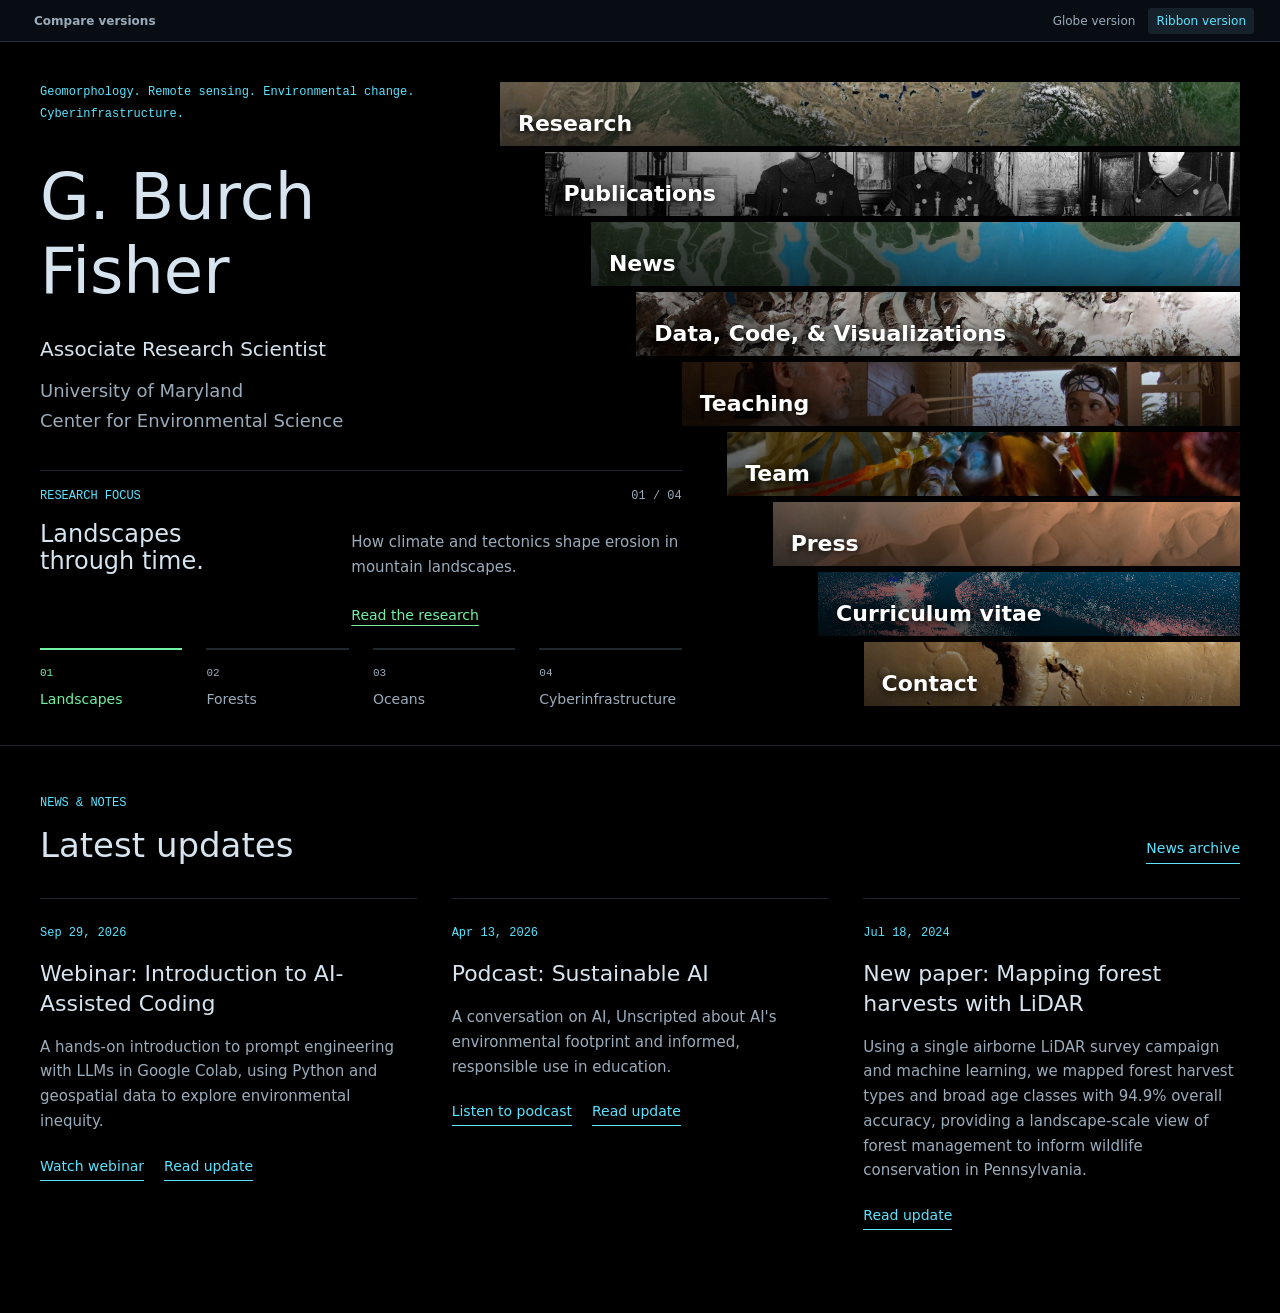
==== mockups/explorer-ribbons.html @ b1b1c264 "Publish academic website with ribbon and globe designs" ====
<!doctype html>
<html lang="en"><head><meta charset="utf-8"><meta name="viewport" content="width=device-width,initial-scale=1"><title>G. Burch Fisher | Ribbon Explorer</title><link rel="icon" href="assets/favicon.svg"><link rel="stylesheet" href="experiments.css"><link rel="stylesheet" href="explorer.css"><link rel="stylesheet" href="explorer-ribbons.css"><script src="publications.js" defer></script><script src="site-content.js" defer></script><script src="explorer-ribbons.js" defer></script></head>
<body class="explorer ribbon-explorer" data-design="explorer">
  <div class="round-nav"><a href="index.html">Compare versions</a><nav aria-label="Explorer previews"><a href="explorer.html">Globe version</a><a aria-current="page" href="explorer-ribbons.html">Ribbon version</a></nav></div>
  <main class="earth-stage">
    <nav class="image-ribbons hero-ribbons" id="image-ribbons" aria-label="Main navigation"></nav>
    <div class="explorer-title"><p class="profile-fields">Geomorphology. Remote sensing. Environmental change. Cyberinfrastructure.</p><h1>G. Burch Fisher</h1><div class="profile-affiliation"><p class="profile-role">Associate Research Scientist</p><p class="profile-institution">University of Maryland<br>Center for Environmental Science</p></div></div>
    <div class="explorer-bottom"><div class="explorer-focus"><div class="explorer-project"><p class="explorer-caption">Research focus <span id="focus-number">01 / 04</span></p><h2 id="focus-title">Landscapes<br>through time.</h2><p id="focus-description">How climate and tectonics shape erosion in mountain landscapes.</p><a id="focus-article" href="#research/geomorphology">Read the research</a></div><div class="focus-tabs" role="group" aria-label="Research focus"><button data-focus="0" aria-pressed="true"><span>01</span>Landscapes</button><button data-focus="1" aria-pressed="false"><span>02</span>Forests</button><button data-focus="2" aria-pressed="false"><span>03</span>Oceans</button><button data-focus="3" aria-pressed="false"><span>04</span>Cyberinfrastructure</button></div></div></div>
  </main>
  <section class="home-news" id="news" aria-labelledby="home-news-title"><div class="front-section-inner"><div class="front-section-heading"><div><p class="dialog-label">News & notes</p><h2 id="home-news-title">Latest updates</h2></div><button type="button" data-open="news">News archive</button></div><div class="front-news-list" id="front-news-list"></div></div></section>
  <dialog id="explorer-dialog" aria-labelledby="dialog-title"><div class="panel-top"><span class="panel-brand">GBF / Research</span><form method="dialog"><button class="dialog-close" aria-label="Close panel" title="Close panel">&times;</button></form></div><nav class="panel-nav" aria-label="Research views"><button type="button" data-home>Home</button><button type="button" data-open="research" aria-pressed="false">Research</button><button type="button" data-open="papers" aria-pressed="false">Publications</button><button type="button" data-open="tools" aria-pressed="false">Data, Code, &amp; Visualizations</button><button type="button" data-open="news" aria-pressed="false">News</button><button type="button" data-open="team" aria-pressed="false">Team</button><button type="button" data-open="teaching" aria-pressed="false">Teaching</button><button type="button" data-open="contact" aria-pressed="false">Contact</button></nav><div id="dialog-content"></div><footer class="panel-footer"><span>G. Burch Fisher</span></footer></dialog>
</body></html>
---- mockups/experiments.css ----
* { box-sizing: border-box; }
html { scroll-behavior: smooth; }
body { margin: 0; font: 16px/1.5 Arial, Helvetica, sans-serif; letter-spacing: 0; }
h1,h2,h3,p,figure { margin: 0; }
h1,h2,h3 { line-height: 1.12; }
img { display: block; max-width: 100%; }
a { color: inherit; text-underline-offset: 5px; }
button,input,select { font: inherit; }
button { cursor: pointer; }
[hidden] { display: none !important; }
a:focus-visible,button:focus-visible,input:focus-visible,select:focus-visible { outline: 3px solid #ef3d5d; outline-offset: 4px; }
.round-nav { height: 42px; display: flex; justify-content: space-between; align-items: center; padding: 0 26px; background: #f0f1f2; color: #3d4440; font-size: 12px; }
.round-nav a { text-decoration: none; padding: 4px 8px; }
.round-nav > a { font-weight: bold; }
.round-nav nav { display: flex; gap: 5px; }
.round-nav [aria-current] { background: white; border-radius: 3px; color: #111; }

/* Directory: the publication index is the primary surface. */
.directory { background: #fafbfc; color: #242c35; }
.directory-shell { min-height: calc(100vh - 42px); display: grid; grid-template-columns: 270px minmax(0,1fr); }
.directory-sidebar { border-right: 1px solid #dce1e7; background: #fff; padding: 42px 30px 26px; display: flex; flex-direction: column; align-items: start; }
.index-label { font: 12px/1.5 'Courier New',monospace; text-transform: uppercase; color: #66727e; }
.directory-sidebar h1 { font-size: 42px; font-weight: 500; margin-top: 20px; }
.directory-role { color: #687481; margin-top: 12px; font-size: 14px; }
.directory-tabs { display: flex; flex-direction: column; width: calc(100% + 16px); gap: 4px; margin: 38px -8px 32px; }
.directory-tabs button { display: flex; justify-content: space-between; text-align: left; color: #63707d; font-size: 14px; padding: 12px 12px; background: transparent; border: 0; border-radius: 3px; }
.directory-tabs button span { font: 12px/1.7 'Courier New',monospace; }
.directory-tabs button[aria-selected="true"] { background: #e9f0ff; color: #1c51b8; font-weight: 600; }
.directory-photo { margin-top: auto; width: 100%; }
.directory-photo img { width: 100%; aspect-ratio: 1.65; object-fit: cover; }
.directory-photo figcaption { font-size: 11px; color: #687481; margin-top: 9px; }
.directory-external { display: flex; flex-direction: column; gap: 9px; font-size: 12px; margin-top: 24px; }
.directory-main { min-width: 0; padding: 43px 44px 24px; display: flex; flex-direction: column; }
.directory-view { flex: 1; }
.directory-heading { display: flex; align-items: end; justify-content: space-between; gap: 20px; margin-bottom: 31px; }
.directory-main h2 { font-size: 33px; font-weight: 500; margin-top: 13px; }
.directory-heading > a { font-size: 13px; color: #1b53ba; flex-shrink: 0; }
.directory-search { display: grid; grid-template-columns: minmax(0,1fr) 180px; gap: 8px 18px; padding: 22px 0; border-top: 1px solid #dce1e7; border-bottom: 1px solid #dce1e7; }
.directory-search > label { grid-column: 1; font-size: 12px; color: #67717c; }
.directory-search input { grid-column: 1; grid-row: 2; width: 100%; border: 1px solid #cbd3dc; background: #fff; border-radius: 4px; padding: 11px 13px; font-size: 14px; }
.directory-search .topic-select { grid-column: 2; grid-row: 1 / 3; display: flex; flex-direction: column; justify-content: space-between; gap: 8px; }
.topic-select select { width: 100%; border: 1px solid #cbd3dc; border-radius: 4px; background: #fff; padding: 11px 10px; color: #303b48; font-size: 14px; height: 45px; }
.directory-results { display: flex; justify-content: space-between; margin: 22px 0 18px; color: #65717d; font-size: 12px; }
.table-head,.directory-paper { display: grid; grid-template-columns: 50px minmax(0,1fr) 112px 55px; gap: 20px; }
.table-head { border-bottom: 1px solid #c7d0db; padding-bottom: 12px; text-transform: uppercase; font: 11px/1.5 'Courier New',monospace; color: #67717b; }
.directory-paper { padding: 24px 0; border-bottom: 1px solid #dce1e7; }
.directory-year { font: 13px/1.5 'Courier New',monospace; color: #66717c; }
.directory-paper p { color: #1b53ba; font-size: 11px; margin-bottom: 8px; }
.directory-paper h3 { font-size: 17px; font-weight: 500; line-height: 1.35; }
.directory-paper h3 a { text-decoration: none; }
.directory-paper h3 a:hover { text-decoration: underline; }
.directory-authors { display: block; font-size: 12px; color: #73808c; margin-top: 8px; }
.directory-area { font-size: 12px; color: #64727f; }
.directory-read { display: flex; flex-direction: column; gap: 9px; font-size: 12px; color: #1b53ba; }
.directory-footer { display: flex; justify-content: space-between; gap: 20px; margin-top: 45px; font-size: 11px; color: #6b7781; }
.no-results { padding: 50px 0; color: #687481; }
.tool-row { display: flex; align-items: center; justify-content: space-between; gap: 24px; margin-top: 36px; padding: 32px 0; border-top: 1px solid #dce1e7; }
.tool-row h3 { margin: 12px 0; font-size: 24px; font-weight: 500; }
.tool-row p { max-width: 530px; color: #65717d; }
.tool-row > a { white-space: nowrap; color: #1b53ba; font-size: 14px; }
.tool-kind { font-size: 12px; color: #1b53ba; }
.about-intro { max-width: 670px; font-size: 23px; line-height: 1.5; margin-top: 38px; }
.about-list { margin: 45px 0; }
.about-list > div { display: grid; grid-template-columns: 120px 1fr; gap: 24px; border-top: 1px solid #dce1e7; padding: 23px 0; }
.about-list dt { color: #687481; font-size: 14px; }
.about-list dd { margin: 0; }

/* Explorer: one immersive Earth view with an interactive research selector. */
.explorer { color: #f8f8f6; background: #000; }
.explorer .round-nav { background: #1c1c1c; color: #c1c1bf; }
.explorer .round-nav [aria-current] { background: #363633; color: #fff; }
.earth-stage { min-height: 720px; height: calc(100svh - 105px); max-height: 1050px; position: relative; overflow: hidden; isolation: isolate; }
.earth-image { position: absolute; inset: 90px 21% 85px 20%; z-index: -1; }
.earth-image img { width: 100%; height: 100%; object-fit: contain; }
.explorer-header { display: flex; align-items: start; justify-content: space-between; gap: 30px; padding: 34px 40px; }
.explorer-wordmark { font-size: 24px; font-weight: 500; text-decoration: none; }
.explorer-wordmark span { display: block; font-size: 12px; color: #a1a1a1; margin-top: 5px; }
.explorer-header nav { display: flex; gap: 28px; }
.explorer-header button { border: 0; background: transparent; color: #d6d6d3; font-size: 14px; padding: 7px 0; }
.explorer-header button:hover { color: #dcf785; }
.explorer-title { position: absolute; top: 32%; left: 40px; max-width: 400px; }
.explorer-title > p { font-size: 12px; color: #dcf785; margin-bottom: 28px; }
.explorer-title h1 { font-size: 79px; line-height: 1.06; font-weight: 500; }
.explorer-title h1 span { color: #dcf785; }
.explorer-intro { margin-top: 30px; font-size: 16px; line-height: 1.7; color: #b7b7b2; }
.explorer-project { position: absolute; right: 40px; top: 35%; width: 254px; border-top: 1px solid #696963; padding-top: 16px; }
.explorer-caption { font-size: 11px; color: #d7ef8c; display: flex; justify-content: space-between; }
.explorer-caption span { color: #a1a1a1; }
.explorer-project h2 { font-family: Georgia, 'Times New Roman',serif; font-size: 31px; font-weight: 400; margin: 25px 0 19px; min-height: 70px; }
.explorer-project > p:not(.explorer-caption) { color: #b7b7b2; font-size: 14px; line-height: 1.65; min-height: 70px; }
.explorer-project a { display: inline-block; font-size: 13px; color: #dcf785; margin-top: 22px; }
.explorer-bottom { position: absolute; left: 40px; right: 40px; bottom: 26px; display: flex; align-items: end; justify-content: space-between; gap: 20px; }
.focus-tabs { display: flex; gap: 18px; }
.focus-tabs button { background: none; border: 0; border-top: 2px solid #44443f; color: #9a9a95; text-align: left; min-width: 120px; padding: 15px 0 0; font-size: 14px; }
.focus-tabs button span { display: block; font: 11px/1.5 'Courier New',monospace; margin-bottom: 7px; }
.focus-tabs button[aria-pressed="true"] { border-color: #dcf785; color: #dcf785; }
.earth-credit { font-size: 10px; color: #81817c; }
.explorer-below { display: flex; justify-content: space-between; align-items: center; gap: 30px; border-top: 1px solid #3a3a36; padding: 30px 40px; }
.explorer-below span { font-family: Georgia,serif; font-size: 24px; }
.explorer-below p { font-size: 13px; max-width: 370px; color: #b7b7b2; }
.explorer-below button { font-size: 13px; color: #dcf785; padding: 0 0 4px; border: 0; border-bottom: 1px solid #dcf785; background: none; }
#explorer-dialog { margin: 0 0 0 auto; position: fixed; inset: 0; width: min(640px,100%); max-width: 100%; height: 100svh; max-height: 100svh; border: 0; background: #f5f5ee; color: #171917; padding: 55px 44px; overflow-y: auto; }
#explorer-dialog::backdrop { background: #0009; }
.dialog-close { position: absolute; top: 17px; right: 24px; border: 0; background: none; font-size: 34px; padding: 0 5px; color: #171917; }
.dialog-label { font-size: 12px; color: #526734; text-transform: uppercase; }
#dialog-title { font-family: Georgia,serif; font-weight: 400; font-size: 40px; margin: 12px 0 35px; }
.dialog-paper { padding: 24px 0; border-top: 1px solid #c7cbc0; }
.dialog-paper > span { font-size: 12px; color: #576547; }
.dialog-paper h3 { font-size: 20px; line-height: 1.35; font-weight: 400; margin: 10px 0 17px; }
.dialog-paper div { display: flex; gap: 25px; font-size: 14px; }
.dialog-paper p { color: #68705f; margin: 10px 0 20px; }
.dialog-paper a { color: #365022; }
.dialog-intro { margin: 20px 0 32px; }
.dialog-email { font-size: 28px; }
.dialog-contact-links { display: flex; gap: 26px; margin-top: 35px; font-size: 14px; }

/* Poster: oversized type and an asymmetric mosaic, without a conventional hero. */
.poster { color: #10100f; background: #fff; }
.poster-header { display: grid; grid-template-columns: 1fr 1fr 1fr; gap: 20px; padding: 21px 32px; font-size: 13px; border-bottom: 2px solid #10100f; }
.poster-header a { text-decoration: none; }
.poster-header nav { display: flex; justify-content: center; gap: 25px; }
.poster-header > span { text-align: right; }
.poster-masthead { display: grid; grid-template-columns: 2fr 1fr; min-height: 320px; }
.poster-name { background: #f25448; padding: 27px 32px 32px; border-right: 2px solid #10100f; }
.poster-name > p { font: 12px/1.5 'Courier New',monospace; text-transform: uppercase; }
.poster-name h1 { font-family: Impact, 'Arial Narrow', Arial,sans-serif; font-size: 112px; font-weight: 400; line-height: .96; margin-top: 18px; }
.poster-name h1 span { color: #fff; }
.poster-intro { padding: 30px 32px; display: flex; flex-direction: column; justify-content: space-between; gap: 20px; }
.poster-cross { font-family: Arial,sans-serif; font-size: 64px; line-height: .8; }
.poster-intro p { font-size: 20px; line-height: 1.4; }
.poster-intro a { font-size: 13px; align-self: start; }
.poster-mosaic { display: grid; grid-template-columns: 1.4fr 1fr 1fr; border-top: 2px solid #10100f; border-bottom: 2px solid #10100f; }
.poster-mosaic > a { min-width: 0; position: relative; min-height: 370px; padding: 27px 30px; text-decoration: none; overflow: hidden; }
.poster-mosaic > a:not(:last-child) { border-right: 2px solid #10100f; }
.poster-landscape { color: white; display: flex; align-items: end; }
.poster-landscape img { position: absolute; inset: 0; width: 100%; height: 100%; object-fit: cover; object-position: 28% 55%; }
.poster-landscape div { position: relative; z-index: 1; text-shadow: 0 1px 4px #0008; }
.poster-mosaic h2 { font-size: 44px; font-weight: 500; line-height: 1.05; margin: 24px 0 17px; }
.poster-mosaic span:not(.poster-index) { font: 12px/1.5 'Courier New',monospace; }
.poster-mosaic p { font-size: 16px; line-height: 1.5; }
.poster-forest { background: #e3f34e; }
.poster-ocean { background: #174bd8; color: white; }
.poster-index { position: absolute; bottom: -13px; right: 10px; font: 110px/1 Impact, 'Arial Narrow',Arial,sans-serif; opacity: .17; pointer-events: none; }
.poster-mosaic a:hover h2 { text-decoration: underline; text-decoration-thickness: 2px; text-underline-offset: 7px; }
.poster-work { display: grid; grid-template-columns: 270px minmax(0,1fr); gap: 55px; padding: 55px 32px 70px; }
.poster-section-title > p { font: 12px/1.5 'Courier New',monospace; text-transform: uppercase; }
.poster-section-title h2 { font-size: 58px; font-weight: 500; margin: 17px 0 24px; }
.poster-section-title > a { font-size: 14px; }
.poster-paper { display: grid; grid-template-columns: 30px 1fr 65px; gap: 25px; padding: 28px 0; border-top: 2px solid #10100f; }
.poster-paper-number { font: 12px/1.5 'Courier New',monospace; }
.poster-paper p { font: 11px/1.5 'Courier New',monospace; text-transform: uppercase; margin-bottom: 13px; }
.poster-paper h3 { font-size: 23px; line-height: 1.25; font-weight: 500; }
.poster-paper h3 a { text-decoration: none; }
.poster-paper h3 a:hover { text-decoration: underline; }
.poster-read { display: flex; flex-direction: column; gap: 12px; font-size: 13px; }
.poster-resources { background: #e3f34e; border-top: 2px solid #10100f; border-bottom: 2px solid #10100f; padding: 50px 32px; display: grid; grid-template-columns: 270px minmax(0,1fr); gap: 55px; }
.poster-resources > div > p { font: 12px/1.5 'Courier New',monospace; text-transform: uppercase; }
.poster-resources h2 { font-size: 50px; font-weight: 500; margin-top: 18px; }
.poster-downloads { display: grid; grid-template-columns: 1fr 1fr; gap: 36px; }
.poster-downloads > a { text-decoration: none; border-top: 2px solid #10100f; padding: 20px 0; }
.poster-downloads span { font: 12px/1.5 'Courier New',monospace; }
.poster-downloads h3 { font-size: 27px; font-weight: 500; margin: 22px 0 16px; }
.poster-downloads p { margin-bottom: 30px; }
.poster-downloads span:last-child { text-decoration: underline; text-underline-offset: 5px; }
.poster-contact { background: #f25448; padding: 50px 32px 27px; }
.poster-contact > p { font-size: 14px; }
.poster-contact h2 { font-size: 78px; font-weight: 500; margin: 18px 0 25px; }
.poster-contact > a { font-size: 26px; }
.poster-contact > div { border-top: 2px solid #10100f; margin-top: 55px; padding-top: 22px; display: flex; justify-content: space-between; gap: 20px; font-size: 13px; }

@media(min-width:1600px) { .directory-main { padding-right: max(44px,calc((100vw - 1550px)/2)); } .earth-image { inset-inline: 24%; } .poster-name h1 { font-size: 130px; } .poster-mosaic > a { min-height: 410px; } }
@media(max-width:1100px) {
  .directory-shell { grid-template-columns: 220px minmax(0,1fr); }
  .directory-sidebar { padding: 32px 23px; }
  .directory-main { padding: 32px 28px; }
  .directory-sidebar h1 { font-size: 36px; }
  .table-head,.directory-paper { grid-template-columns: 44px minmax(0,1fr) 48px; gap: 16px; }
  .table-head span:nth-child(3),.directory-area { display: none; }
  .directory-heading { flex-wrap: wrap; }
  .earth-image { inset: 145px 17% 130px 25%; }
  .explorer-title h1 { font-size: 61px; }
  .explorer-project { right: 28px; width: 215px; }
  .explorer-title { left: 28px; max-width: 310px; }
  .explorer-header { padding-inline: 28px; }
  .explorer-project h2 { font-size: 27px; }
  .earth-credit { max-width: 160px; }
  .poster-name h1 { font-size: 88px; }
  .poster-mosaic h2 { font-size: 34px; }
  .poster-work,.poster-resources { grid-template-columns: 210px minmax(0,1fr); gap: 35px; }
}
@media(max-width:720px) {
  .round-nav { padding: 0 10px; font-size: 11px; }
  .round-nav a { padding: 4px 5px; }
  .round-nav nav { gap: 1px; }
  .directory-shell { display: block; }
  .directory-sidebar { padding: 26px 20px 0; border-right: 0; border-bottom: 1px solid #dce1e7; }
  .directory-sidebar h1 { font-size: 34px; margin-top: 14px; }
  .directory-sidebar h1 br { display: none; }
  .directory-role { margin-top: 7px; }
  .directory-tabs { width: 100%; margin: 23px 0 0; flex-direction: row; gap: 0; justify-content: space-between; }
  .directory-tabs button { padding: 12px 8px; font-size: 12px; border-radius: 0; border-bottom: 2px solid transparent; }
  .directory-tabs button span { display: none; }
  .directory-tabs button[aria-selected="true"] { border-bottom-color: #1c51b8; }
  .directory-photo,.directory-external { display: none; }
  .directory-main { padding: 27px 20px; }
  .directory-main h2 { font-size: 28px; }
  .directory-heading { margin-bottom: 22px; gap: 16px; }
  .directory-search { grid-template-columns: minmax(0,1fr); }
  .directory-search .topic-select { grid-column: 1; grid-row: 3; margin-top: 10px; }
  .table-head { display: none; }
  .directory-paper { grid-template-columns: 1fr; gap: 10px; padding: 23px 0; }
  .directory-read { flex-direction: row; gap: 24px; font-size: 14px; }
  .directory-paper p { font-size: 12px; }
  .directory-paper h3 { font-size: 18px; }
  .directory-authors { font-size: 13px; }
  .directory-footer { flex-direction: column; gap: 10px; font-size: 12px; }
  .tool-row { flex-direction: column; align-items: start; }
  .about-intro { font-size: 20px; }
  .about-list > div { grid-template-columns: 1fr; gap: 10px; }
  .earth-stage { height: auto; min-height: 930px; max-height: none; }
  .explorer-header { padding: 22px 20px; flex-direction: column; gap: 19px; }
  .explorer-wordmark { font-size: 22px; }
  .explorer-header nav { gap: 27px; }
  .explorer-header button { font-size: 13px; }
  .earth-image { inset: 170px 0 auto; height: 320px; }
  .explorer-title { position: relative; top: auto; left: auto; margin: 350px 20px 0; }
  .explorer-title > p { margin-bottom: 17px; }
  .explorer-title h1 { font-size: 50px; }
  .explorer-title h1 br { display: block; }
  .explorer-intro { display: none; }
  .explorer-project { position: relative; top: auto; right: auto; width: auto; margin: 30px 20px 135px; }
  .explorer-project h2 { margin: 19px 0 15px; font-size: 29px; min-height: 65px; }
  .explorer-project > p:not(.explorer-caption) { max-width: 320px; min-height: 55px; }
  .explorer-project a { margin-top: 14px; }
  .explorer-bottom { left: 20px; right: 20px; bottom: 22px; display: block; }
  .focus-tabs { justify-content: space-between; gap: 15px; }
  .focus-tabs button { min-width: 0; flex: 1; font-size: 13px; padding-top: 10px; }
  .earth-credit { display: block; max-width: none; margin-top: 24px; font-size: 10px; }
  .explorer-below { flex-direction: column; align-items: start; padding: 30px 20px; gap: 17px; }
  .explorer-below span { font-size: 26px; }
  #explorer-dialog { padding: 60px 24px 30px; }
  #dialog-title { font-size: 34px; }
  .dialog-contact-links { flex-direction: column; gap: 17px; }
  .poster-header { padding: 17px 20px; grid-template-columns: 1fr auto; font-size: 11px; gap: 15px; }
  .poster-header nav { gap: 17px; }
  .poster-header > span { display: none; }
  .poster-masthead { grid-template-columns: 1fr; }
  .poster-name { padding: 24px 20px; border-right: 0; }
  .poster-name h1 { font-size: 79px; }
  .poster-intro { padding: 21px 20px; flex-direction: row; align-items: center; gap: 18px; }
  .poster-cross { font-size: 45px; }
  .poster-intro p { font-size: 14px; }
  .poster-intro a { display: none; }
  .poster-mosaic { grid-template-columns: 1fr 1fr; }
  .poster-mosaic > a { padding: 24px 20px; min-height: 285px; }
  .poster-mosaic .poster-landscape { grid-column: 1 / -1; min-height: 280px; border-right: 0; border-bottom: 2px solid #10100f; }
  .poster-mosaic h2 { font-size: 29px; }
  .poster-landscape h2 { font-size: 43px; }
  .poster-mosaic p { font-size: 13px; }
  .poster-mosaic span:not(.poster-index) { font-size: 10px; }
  .poster-index { font-size: 80px; }
  .poster-work,.poster-resources { display: block; padding: 36px 20px; }
  .poster-section-title { margin-bottom: 35px; }
  .poster-section-title h2 { font-size: 47px; }
  .poster-paper { grid-template-columns: 20px 1fr; gap: 14px; }
  .poster-paper h3 { font-size: 20px; }
  .poster-read { grid-column: 2; flex-direction: row; gap: 24px; font-size: 14px; }
  .poster-resources h2 { font-size: 40px; margin-bottom: 32px; }
  .poster-downloads { grid-template-columns: 1fr; gap: 15px; }
  .poster-contact { padding: 36px 20px 24px; }
  .poster-contact h2 { font-size: 58px; }
  .poster-contact > div { flex-wrap: wrap; gap: 16px; font-size: 12px; }
}
@media(max-width:360px) { .poster-name h1 { font-size: 65px; } .poster-mosaic h2 { font-size: 25px; } .poster-mosaic > a { padding-inline: 14px; } .poster-header nav { gap: 10px; } .explorer-title h1 { font-size: 43px; } }
@media(prefers-reduced-motion:reduce) { html { scroll-behavior: auto; } }
---- mockups/explorer.css ----
.explorer {
  --ink: #d6e4ef;
  --muted: #9aacbb;
  --line: rgba(137,183,212,.22);
  --panel: rgba(8,13,19,.95);
  --cyan: #5be3ff;
  --magenta: #ff5a8a;
  --green: #72f0a3;
  --amber: #ffc56b;
  --violet: #c5a3ff;
  color: var(--ink);
  font-family: Inter,ui-sans-serif,system-ui,-apple-system,BlinkMacSystemFont,'Segoe UI',sans-serif;
}
.explorer a:focus-visible,.explorer button:focus-visible,.explorer input:focus-visible,.explorer select:focus-visible { outline-color: var(--cyan); }
.explorer .round-nav { background: #080d13; color: var(--muted); border-bottom: 1px solid var(--line); }
.explorer .round-nav [aria-current] { background: #16222b; color: var(--cyan); }
.explorer-wordmark { color: var(--cyan); font-size: 23px; font-weight: 600; }
.explorer-wordmark span { color: var(--muted); font-size: 13px; font-weight: 400; }
.explorer-header nav { gap: 24px; }
.explorer-header button,.explorer-header nav a,.panel-nav button,.panel-nav a { color: var(--muted); border-bottom: 1px solid transparent; font: 13px/1.5 'SFMono-Regular',Consolas,'Courier New',monospace; padding: 7px 0; text-decoration: none; }
.explorer-header nav a:hover,.panel-nav a:hover,.explorer-header nav a[aria-current] { color: var(--cyan); border-color: var(--cyan); }
.explorer-header button[aria-pressed="true"],.panel-nav button[aria-pressed="true"] { color: var(--cyan); border-color: var(--cyan); }
.explorer-header button:hover { color: var(--cyan); }
.explorer-title > p { color: var(--cyan); font: 13px/1.5 'SFMono-Regular',Consolas,'Courier New',monospace; }
.explorer-title h1 { font-size: 72px; font-weight: 400; }
.explorer-title h1 span { color: var(--cyan); }
.explorer-intro { color: var(--muted); }
.explorer .earth-stage { display: grid; grid-template-columns: minmax(300px,460px) minmax(0,1fr); grid-template-areas: 'header header' 'title globe' 'focus globe'; gap: 30px 40px; align-content: start; width: min(100%,1440px); margin: 0 auto; padding: 32px 40px 26px; height: auto; min-height: 0; max-height: none; }
.explorer .explorer-header { grid-area: header; padding: 0; }
.explorer .earth-image { grid-area: globe; position: relative; inset: auto; width: 100%; height: 100%; min-height: 0; margin: 0; z-index: auto; }
.explorer .earth-image img { position: absolute; inset: 0; width: 100%; height: 100%; object-position: left top; }
.explorer .explorer-title { grid-area: title; position: static; max-width: none; margin: 18px 0 0; }
.explorer .explorer-bottom { grid-area: focus; position: static; display: block; margin: 0; }
.explorer-focus { width: 100%; margin: 0; container-type: inline-size; }
.explorer .explorer-project { position: static; width: auto; margin: 0 0 22px; padding-top: 16px; border-color: var(--line); display: grid; grid-template-columns: 1fr 1.15fr auto; gap: 16px 24px; align-items: center; }
.explorer .explorer-caption { grid-column: 1 / -1; }
.explorer .explorer-project h2 { margin: 0; min-height: 68px; font-size: 24px; }
.explorer .explorer-project > p:not(.explorer-caption) { min-height: 0; }
.explorer .explorer-project a { margin: 0; white-space: nowrap; }
.explorer .focus-tabs { display: grid; grid-template-columns: repeat(2,minmax(0,1fr)); gap: 20px 24px; }
.explorer .focus-tabs button { min-width: 0; min-height: 60px; }
@container (min-width: 620px) {
  .explorer .focus-tabs { grid-template-columns: repeat(4,minmax(0,1fr)); }
}
@media (max-width: 800px) {
  .explorer .focus-tabs { grid-template-columns: repeat(2,minmax(0,1fr)); }
}
.explorer .earth-credit { position: static; display: block; margin-top: 20px; max-width: none; text-align: left; }
.explorer-caption { color: var(--cyan); font: 12px/1.5 'SFMono-Regular',Consolas,'Courier New',monospace; text-transform: uppercase; }
.explorer-caption span { color: var(--muted); }
.explorer-project h2 { font-family: inherit; font-size: 28px; font-weight: 400; }
.explorer-project > p:not(.explorer-caption) { color: var(--muted); font-size: 15px; }
.explorer-project a { color: var(--cyan); font-size: 14px; }
.explorer #focus-article { color: var(--green); }
.explorer #focus-article[data-focus-area="1"] { color: var(--cyan); }
.explorer #focus-article[data-focus-area="2"] { color: var(--magenta); }
.explorer #focus-article[data-focus-area="3"] { color: var(--amber); }
.focus-tabs button { border-color: var(--line); color: var(--muted); font-size: 14px; }
.focus-tabs button[aria-pressed="true"] { color: var(--green); border-color: var(--green); }
.focus-tabs button[data-focus="1"][aria-pressed="true"] { color: var(--cyan); border-color: var(--cyan); }
.focus-tabs button[data-focus="2"][aria-pressed="true"] { color: var(--magenta); border-color: var(--magenta); }
.focus-tabs button[data-focus="3"][aria-pressed="true"] { color: var(--amber); border-color: var(--amber); }
.earth-credit { color: var(--muted); font-size: 11px; }
.explorer-below { background: #080d13; border-color: var(--line); }
.explorer-below span { font-family: 'SFMono-Regular',Consolas,'Courier New',monospace; font-size: 17px; color: var(--ink); }
.explorer-below p { color: var(--muted); font-size: 14px; }
.explorer-below button { color: var(--cyan); border-color: var(--cyan); }

/* The content views retain the scene's palette and instrument-like labels. */
.explorer #explorer-dialog { width: min(760px,65vw); padding: 0 38px 24px; background: var(--panel); color: var(--ink); border-left: 1px solid var(--line); backdrop-filter: blur(14px); color-scheme: dark; }
.explorer #explorer-dialog::backdrop { background: #0006; }
.panel-top { display: flex; align-items: center; justify-content: space-between; padding: 23px 0 15px; }
.panel-brand { color: var(--cyan); font: 13px/1.5 'SFMono-Regular',Consolas,'Courier New',monospace; text-transform: uppercase; }
.panel-top form { margin: 0; }
.explorer .dialog-close { position: static; display: grid; place-items: center; width: 36px; height: 36px; font-size: 31px; line-height: 1; color: var(--muted); border: 1px solid var(--line); border-radius: 3px; }
.explorer .dialog-close:hover { color: var(--cyan); border-color: var(--cyan); }
.panel-nav { display: flex; flex-wrap: wrap; gap: 22px; padding-bottom: 17px; margin-bottom: 37px; border-bottom: 1px solid var(--line); }
.panel-nav button { background: transparent; border: 0; border-bottom: 1px solid transparent; }
.panel-nav button:hover { color: var(--cyan); }
.explorer .dialog-label { color: var(--cyan); font: 12px/1.5 'SFMono-Regular',Consolas,'Courier New',monospace; text-transform: uppercase; }
.explorer #dialog-title { font-family: inherit; font-size: 36px; font-weight: 400; margin: 14px 0 27px; outline: none; }
.panel-lead { color: var(--muted); font-size: 16px; line-height: 1.65; max-width: 560px; margin-bottom: 32px; }
.research-theme { border-top: 1px solid var(--line); padding: 30px 0; }
.research-theme h3 { font-size: 26px; font-weight: 400; line-height: 1.3; margin: 14px 0 20px; }
.research-theme > p:not(.dialog-label) { color: var(--muted); font-size: 16px; line-height: 1.75; margin-bottom: 18px; }
.research-theme h4 { font-size: 13px; font-weight: 600; margin-top: 24px; }
.research-papers { list-style: none; padding: 0; }
.research-papers li { display: grid; grid-template-columns: 42px minmax(0,1fr); gap: 14px; padding: 13px 0; border-bottom: 1px solid var(--line); font-size: 14px; line-height: 1.5; }
.research-papers span { color: var(--green); font: 12px/1.75 'SFMono-Regular',Consolas,'Courier New',monospace; }
.research-papers a { color: var(--ink); text-decoration: none; }
.research-papers a:hover { color: var(--cyan); }
.research-links { display: flex; flex-wrap: wrap; gap: 20px; }
.research-links a { color: var(--cyan); font-size: 14px; }
.research-products { margin-bottom: 26px; }
.research-tools { margin-left: 24px; }
.panel-search { display: grid; grid-template-columns: minmax(0,1fr) 160px; gap: 18px; padding: 22px 0; border-block: 1px solid var(--line); }
.panel-search label { color: var(--muted); font: 12px/1.5 'SFMono-Regular',Consolas,'Courier New',monospace; }
.panel-search input,.panel-search select { display: block; margin-top: 9px; height: 43px; width: 100%; padding: 10px 12px; background: #060b11; border: 1px solid var(--line); border-radius: 3px; color: var(--ink); font: 14px/1.5 Inter,ui-sans-serif,system-ui,sans-serif; }
.panel-search input::placeholder { color: #8295a4; }
.panel-results { display: flex; align-items: center; justify-content: space-between; gap: 20px; padding: 20px 0; font-size: 12px; color: var(--muted); }
.panel-results a { color: var(--cyan); }
.explorer .dialog-paper { padding: 25px 0; border-color: var(--line); }
.explorer .dialog-paper .paper-meta { display: flex; justify-content: space-between; align-items: start; gap: 18px; font: 12px/1.5 'SFMono-Regular',Consolas,'Courier New',monospace; color: var(--muted); }
.paper-meta > span:first-child { max-width: 400px; }
.area-label { color: var(--muted); white-space: nowrap; }
.area-label[data-area="Earth surface"] { color: var(--green); }
.area-label[data-area="Remote sensing"] { color: var(--cyan); }
.area-label[data-area="Marine"] { color: var(--magenta); }
.area-label[data-area="Environmental"] { color: var(--amber); }
.area-label[data-area="Biomedical"] { color: var(--violet); }
.explorer .dialog-paper h3 { font-family: inherit; font-size: 20px; font-weight: 400; line-height: 1.4; margin: 13px 0 10px; }
.explorer .dialog-paper h3 a { color: var(--ink); text-decoration: none; }
.explorer .dialog-paper h3 a:hover { color: var(--cyan); }
.explorer .dialog-paper .paper-authors { margin: 0 0 18px; color: var(--muted); font-size: 13px; line-height: 1.6; }
.explorer .dialog-paper .paper-reading { display: flex; flex-wrap: wrap; gap: 14px 25px; font-size: 14px; }
.explorer .dialog-paper a { color: var(--cyan); }
.panel-empty { padding: 35px 0; color: var(--muted); }
.dialog-resource { padding: 27px 0 30px; border-top: 1px solid var(--line); }
.resource-meta { display: flex; justify-content: space-between; gap: 20px; color: var(--cyan); font: 12px/1.5 'SFMono-Regular',Consolas,'Courier New',monospace; }
.dialog-resource[data-resource="code"] .resource-meta { color: var(--green); }
.dialog-resource[data-resource="data"] .resource-meta { color: var(--magenta); }
.resource-meta span:last-child { color: var(--muted); }
.dialog-resource h3 { font-size: 26px; font-weight: 400; margin: 19px 0 13px; }
.dialog-resource p { color: var(--muted); margin-bottom: 22px; line-height: 1.65; }
.dialog-resource a { font-size: 14px; color: var(--cyan); }
.resource-links { display: flex; gap: 25px; flex-wrap: wrap; }
.contact-channel { display: grid; grid-template-columns: 120px minmax(0,1fr); align-items: baseline; gap: 24px; border-top: 1px solid var(--line); padding: 28px 0; }
.contact-channel > span { color: var(--muted); font: 12px/1.5 'SFMono-Regular',Consolas,'Courier New',monospace; text-transform: uppercase; }
.contact-channel > a { color: var(--cyan); font-size: 16px; }
.contact-research { margin: 30px 0 40px; border-top: 1px solid var(--line); padding-top: 25px; }
.contact-research > span { display: block; font-size: 16px; margin-top: 15px; color: var(--muted); }
.panel-footer { display: flex; justify-content: space-between; gap: 20px; font: 12px/1.5 'SFMono-Regular',Consolas,'Courier New',monospace; color: var(--muted); border-top: 1px solid var(--line); margin-top: 22px; padding-top: 20px; }
.panel-footer a { color: var(--muted); }
.view-banner { margin: 0 0 29px; aspect-ratio: 3.3; overflow: hidden; }
.view-banner img { width: 100%; height: 100%; object-fit: cover; }
.home-news { border-top: 1px solid var(--line); }
.news-panorama { height: 260px; overflow: hidden; }
.news-panorama img { width: 100%; height: 100%; object-fit: cover; object-position: center 50%; }
.front-section-inner { max-width: 1440px; margin: auto; padding: 48px 40px 58px; }
.front-section-heading { display: flex; align-items: end; justify-content: space-between; gap: 25px; margin-bottom: 34px; }
.front-section-heading h2 { font-size: 34px; font-weight: 400; margin-top: 14px; }
.front-section-heading > button { color: var(--cyan); background: none; border: 0; border-bottom: 1px solid var(--cyan); padding: 4px 0; font-size: 14px; }
.front-news-list { display: grid; grid-template-columns: repeat(3,minmax(0,1fr)); gap: 35px; }
.news-entry { padding: 25px 0; border-top: 1px solid var(--line); }
.news-entry time,.news-date { display: block; font: 12px/1.5 'SFMono-Regular',Consolas,'Courier New',monospace; color: var(--cyan); }
.news-entry h3 { font-size: 22px; font-weight: 400; line-height: 1.35; margin: 17px 0 16px; }
.news-entry h3 button { font: inherit; line-height: inherit; text-align: left; color: var(--ink); padding: 0; border: 0; background: none; }
.news-entry h3 button:hover { color: var(--cyan); }
.news-entry p { color: var(--muted); font-size: 15px; line-height: 1.65; }
.news-read,.news-back { color: var(--cyan); background: none; border: 0; border-bottom: 1px solid var(--cyan); padding: 3px 0; font-size: 14px; margin-top: 19px; }
.news-actions { display: flex; flex-wrap: wrap; align-items: baseline; gap: 8px 20px; }
.news-external { color: var(--cyan); border-bottom: 1px solid var(--cyan); padding: 3px 0; font-size: 14px; margin-top: 19px; text-decoration: none; }
.archive-news-list .news-entry h3 { font-size: 23px; }
.news-back { margin: 0 0 27px; }
.explorer #dialog-title.news-story-title { font-size: 30px; line-height: 1.3; }
.news-story { color: var(--ink); font-size: 16px; line-height: 1.8; overflow-wrap: anywhere; }
.news-story p { margin: 0 0 24px; }
.news-story a { color: var(--cyan); }
.news-story img { width: auto; height: auto; max-width: 100%; margin: 26px auto; }
.news-story h3,.news-story h4 { margin: 25px 0 18px; }
.image-ribbons { display: grid; gap: 8px; padding: 8px 0; }
.image-ribbon { position: relative; display: block; height: 190px; overflow: hidden; color: #fff; text-decoration: none; }
.image-ribbon img { width: 100%; height: 100%; object-fit: cover; transition: transform .3s ease; }
.image-ribbon::after { content: ''; position: absolute; inset: 40% 0 0; background: linear-gradient(transparent,rgba(0,0,0,.72)); pointer-events: none; }
.image-ribbon span { position: absolute; z-index: 1; bottom: 24px; left: max(40px,calc((100% - 1360px)/2)); right: 24px; color: #fff; font-size: 30px; line-height: 1.15; font-weight: 700; text-shadow: 0 2px 8px #000; }
.image-ribbon:hover img { transform: scale(1.025); }
.image-ribbon:focus-visible { outline: 3px solid var(--cyan); outline-offset: -3px; }
.archive-section { padding: 24px 0; border-top: 1px solid var(--line); }
.archive-section h3 { font-size: 20px; margin-bottom: 16px; }
.archive-section p { color: var(--muted); line-height: 1.7; }
.archive-section ul { padding-left: 20px; }
.archive-section li { margin: 12px 0; line-height: 1.5; }
.archive-section a { color: var(--cyan); overflow-wrap: anywhere; }
.team-profile { display: grid; grid-template-columns: 170px minmax(0,1fr); gap: 26px; }
.team-profile img { display: block; width: 100%; height: auto; }
.team-profile h3 { overflow-wrap: anywhere; line-height: 1.4; }
.team-photo-placeholder { aspect-ratio: 3 / 4; display: grid; place-items: center; background: #101a22; border: 1px solid var(--line); color: var(--muted); font: 40px/1 'SFMono-Regular',Consolas,'Courier New',monospace; }
.team-profile .team-role { color: var(--cyan); font: 12px/1.6 'SFMono-Regular',Consolas,'Courier New',monospace; margin: 0 0 14px; }
.team-links { margin-top: 18px; gap: 12px 22px; }
.team-projects-title { font-size: 13px; font-weight: 600; margin: 24px 0 12px; }
.team-profile .team-projects { list-style: none; padding: 0; margin: 0; }
.team-profile .team-projects li { font-size: 13px; margin: 0; padding: 9px 0; border-bottom: 1px solid var(--line); }
.team-profile .research-papers { padding: 0; }
.team-profile .research-papers li { margin: 0; }
.team-profile .research-papers a { color: var(--ink); }
.team-profile .research-papers a:hover { color: var(--cyan); }
@media (max-width: 720px) {
  .team-profile { grid-template-columns: 1fr; gap: 20px; }
  .team-profile figure { width: 100%; max-width: 280px; }
}
@media (prefers-reduced-motion: reduce) { .image-ribbon img { transition: none; } }
.teaching-shell { max-width: 1440px; margin: auto; }
.panel-course { display: grid; grid-template-columns: 160px minmax(0,1fr); gap: 26px; border-top: 1px solid var(--line); padding: 28px 0; }
.panel-course img { width: 100%; height: auto; }
.panel-course h3 { font-size: 22px; line-height: 1.35; margin: 12px 0 16px; font-weight: 400; }
@media (max-width: 720px) {
  .panel-course { grid-template-columns: 1fr; gap: 20px; }
  .panel-course figure { max-width: 260px; }
}
.teaching-shell .explorer-header { padding: 32px 40px; flex-wrap: wrap; }
.teaching-title { padding: 38px 40px 36px; }
.teaching-title h1 { font-size: 56px; font-weight: 400; margin-top: 17px; }
.teaching-banner img { width: 100%; height: auto; }
.teaching-courses { padding: 45px 40px; }
.teaching-course { display: grid; grid-template-columns: 260px minmax(0,1fr); gap: 44px; border-top: 1px solid var(--line); padding: 37px 0; }
.teaching-course:first-child { margin-top: 25px; }
.teaching-course figure img { width: 100%; height: auto; }
.course-code { color: var(--cyan); font: 13px/1.5 'SFMono-Regular',Consolas,'Courier New',monospace; }
.teaching-course h2 { font-size: 28px; font-weight: 400; margin: 14px 0 21px; }
.course-description { font-size: 16px; color: var(--muted); line-height: 1.8; max-width: 830px; }
.teaching-footer { display: flex; justify-content: space-between; flex-wrap: wrap; gap: 24px; border-top: 1px solid var(--line); padding: 28px 40px; font-size: 13px; color: var(--muted); }
@media(max-width:1100px) {
  .explorer-header nav { gap: 15px; flex-wrap: wrap; }
  .explorer-title h1 { font-size: 60px; }
  .explorer #explorer-dialog { width: min(760px,80vw); }
}
@media(min-width:801px) and (max-width:1100px) {
  .explorer .earth-stage { grid-template-columns: minmax(300px,.9fr) minmax(0,1fr); gap: 26px 28px; padding-inline: 28px; }
  .explorer .explorer-project { gap: 14px; grid-template-columns: 1fr 1.1fr; }
  .explorer .explorer-project a { grid-column: 2; }
}
@media(max-width:800px) {
  .explorer .earth-stage { grid-template-columns: minmax(0,1fr); grid-template-areas: 'header' 'title' 'globe' 'focus'; gap: 24px; padding: 24px 28px 28px; }
  .explorer .explorer-header { flex-wrap: wrap; }
  .explorer .explorer-title { margin: 0; }
  .explorer .explorer-title h1 { font-size: 50px; }
  .explorer .explorer-title h1 br { display: none; }
  .explorer .explorer-intro { display: none; }
  .explorer .earth-image { width: min(100%,440px); height: auto; aspect-ratio: 1; justify-self: center; }
  .explorer .earth-image img { object-position: center; }
}
@media(max-width:720px) {
  .explorer-header { gap: 18px; }
  .explorer-header nav { gap: 19px; flex-wrap: wrap; }
  .explorer-header button,.explorer-header nav a { font-size: 12px; }
  .explorer-wordmark { font-size: 22px; }
  .explorer-title h1 { font-size: 50px; }
  .explorer .earth-stage { padding-inline: 20px; }
  .explorer .explorer-title h1 br { display: block; }
  .explorer .explorer-project { grid-template-columns: 1fr; gap: 16px; margin-bottom: 26px; }
  .explorer .explorer-project h2 { min-height: 65px; font-size: 27px; }
  .explorer .explorer-project > p:not(.explorer-caption) { min-height: 50px; }
  .explorer .explorer-project a { justify-self: start; }
  .explorer #explorer-dialog { width: 100%; padding: 0 22px 24px; }
  .panel-nav { gap: 18px; margin-bottom: 27px; }
  .panel-nav button,.panel-nav a { font-size: 12px; }
  .explorer #dialog-title { font-size: 31px; }
  .panel-search { grid-template-columns: 1fr; gap: 16px; }
  .explorer .dialog-paper .paper-meta { flex-direction: column; gap: 7px; }
  .explorer .dialog-paper h3 { font-size: 20px; }
  .resource-meta { flex-wrap: wrap; gap: 6px 20px; }
  .contact-channel { grid-template-columns: 1fr; gap: 15px; }
  .panel-footer { flex-wrap: wrap; gap: 12px; }
  .front-section-inner { padding: 35px 20px; }
  .front-section-heading { flex-wrap: wrap; align-items: start; }
  .front-section-heading h2 { font-size: 30px; }
  .front-news-list { grid-template-columns: 1fr; gap: 5px; }
  .news-panorama { height: 190px; }
  .image-ribbon { height: 145px; }
  .image-ribbon span { left: 20px; bottom: 20px; font-size: 25px; }
  .view-banner { aspect-ratio: 2.8; }
  .teaching-shell .explorer-header { padding: 24px 20px; }
  .teaching-title { padding: 23px 20px 30px; }
  .teaching-title h1 { font-size: 43px; }
  .teaching-courses { padding: 34px 20px; }
  .teaching-course { grid-template-columns: 1fr; gap: 26px; }
  .teaching-course figure { max-width: 300px; }
  .teaching-course h2 { font-size: 25px; }
  .teaching-footer { padding: 24px 20px; }
}
@media(max-width:360px) { .explorer-header nav,.panel-nav { gap: 13px; } .explorer-header button,.explorer-header nav a,.panel-nav button,.panel-nav a { font-size: 11px; } .explorer-title h1 { font-size: 43px; } }
.resource-filters { display: flex; flex-wrap: wrap; gap: 8px 22px; border-bottom: 1px solid var(--line); margin: 24px 0 12px; }
.resource-filters button { background: transparent; border: 0; border-bottom: 2px solid transparent; color: var(--muted); font: inherit; font-size: 14px; padding: 10px 0; cursor: pointer; }
.resource-filters button:hover,.resource-filters button[aria-pressed="true"] { color: var(--text); border-bottom-color: currentColor; }
.resource-filters button[data-resource-filter="code"][aria-pressed="true"] { color: var(--green); }
.resource-filters button[data-resource-filter="viz"][aria-pressed="true"] { color: var(--cyan); }
.resource-filters button[data-resource-filter="data"][aria-pressed="true"] { color: var(--magenta); }
.resource-filters button:focus-visible { outline: 2px solid var(--cyan); outline-offset: 4px; }
.resource-count { color: var(--muted); font-size: 12px; margin: 0 0 24px; }
.dialog-resource[hidden],.collaborative-resources[hidden] { display: none; }
.teaching-section-title { font-size: 20px; font-weight: 400; margin: 32px 0 16px; }
.panel-course .resource-links { font-size: 14px; gap: 12px 22px; }
.press-citation h3 { font-size: 22px; line-height: 1.4; font-weight: 400; margin: 16px 0 12px; }
.press-citation h3 a { color: var(--ink); text-decoration: none; }
.press-citation h3 a:hover { color: var(--cyan); }
.press-group h4 { font-size: 14px; margin: 24px 0 12px; }
.press-citation .paper-meta { flex-wrap: wrap; }
.explorer .dialog-paper .paper-note { color: var(--ink); font-size: 13px; font-style: italic; line-height: 1.6; margin: 0 0 16px; }
---- mockups/explorer-ribbons.css ----
.ribbon-explorer .earth-stage {
  --ribbon-step: clamp(18px,3.55vw,51px);
  --ribbon-overhang: clamp(24px,5vw,72px);
  grid-template-columns: minmax(300px,460px) minmax(0,1fr);
  grid-template-areas: 'title ribbons' 'focus ribbons';
  grid-template-rows: minmax(312px,max-content) 1fr;
  gap: 34px 64px;
  padding: 40px 40px 36px;
  align-items: start;
}
.ribbon-explorer .explorer-title { margin: 0; }
.ribbon-explorer .explorer-title > .profile-fields { color: var(--cyan); font: 12px/1.8 'SFMono-Regular',Consolas,'Courier New',monospace; margin-bottom: 36px; }
.ribbon-explorer .explorer-title h1 { font-size: 64px; line-height: 1.15; font-weight: 500; }
.profile-affiliation { margin-top: 26px; }
.profile-role { color: var(--ink); font-size: 20px; line-height: 1.5; margin-bottom: 12px; }
.profile-institution { color: var(--muted); font-size: 18px; line-height: 1.65; }
.ribbon-explorer .hero-ribbons { grid-area: ribbons; display: grid; gap: 6px; padding: 0; }
.ribbon-explorer .image-ribbon { --ribbon-index: 0; height: 64px; margin-left: calc(var(--ribbon-index) * var(--ribbon-step) - var(--ribbon-overhang)); }
.ribbon-explorer .image-ribbon:nth-child(2) { --ribbon-index: 1; }
.ribbon-explorer .image-ribbon:nth-child(3) { --ribbon-index: 2; }
.ribbon-explorer .image-ribbon:nth-child(4) { --ribbon-index: 3; }
.ribbon-explorer .image-ribbon:nth-child(5) { --ribbon-index: 4; }
.ribbon-explorer .image-ribbon:nth-child(6) { --ribbon-index: 5; }
.ribbon-explorer .image-ribbon:nth-child(7) { --ribbon-index: 6; }
.ribbon-explorer .image-ribbon:nth-child(8) { --ribbon-index: 7; }
.ribbon-explorer .image-ribbon:nth-child(9) { --ribbon-index: 8; }
.ribbon-explorer .explorer-bottom { width: calc(100% + 4 * var(--ribbon-step)); }
.ribbon-explorer .image-ribbon span { left: 18px; bottom: 10px; right: 18px; font-size: 22px; }
.ribbon-explorer .image-ribbon::after { inset: 0; background: linear-gradient(90deg,rgba(0,0,0,.5),transparent 80%),linear-gradient(transparent,rgba(0,0,0,.45)); }
.ribbon-explorer .image-ribbon[href='#teaching'] img { object-position: center 43%; }
.ribbon-explorer .image-ribbon[href='#publications'] img { object-position: center 42%; }
.ribbon-explorer .image-ribbon img { transition: transform .65s cubic-bezier(.2,.7,.2,1); transform-origin: center; }
.ribbon-explorer .image-ribbon span { transition: transform .3s ease; }
.ribbon-explorer .image-ribbon:hover img,.ribbon-explorer .image-ribbon:focus-visible img { transform: scale(1.09) translateX(-6px); }
.ribbon-explorer .image-ribbon:hover span,.ribbon-explorer .image-ribbon:focus-visible span { transform: translateX(8px); }
@media (prefers-reduced-motion: reduce) {
  .ribbon-explorer .image-ribbon img,.ribbon-explorer .image-ribbon span { transition: none; }
  .ribbon-explorer .image-ribbon:hover img,.ribbon-explorer .image-ribbon:focus-visible img,.ribbon-explorer .image-ribbon:hover span,.ribbon-explorer .image-ribbon:focus-visible span { transform: none; }
}
.ribbon-explorer .explorer-project { grid-template-columns: 1fr 1.15fr; }
.ribbon-explorer .explorer-project a { grid-column: 2; }
@media (max-width: 1100px) and (min-width: 801px) {
  .ribbon-explorer .earth-stage { grid-template-columns: minmax(300px,.85fr) minmax(0,1fr); gap: 30px; padding: 32px 28px; }
  .ribbon-explorer .explorer-title h1 { font-size: 52px; }
  .ribbon-explorer .explorer-bottom { width: calc(100% + 3 * var(--ribbon-step)); }
}
@media (max-width: 800px) {
  .ribbon-explorer .earth-stage { grid-template-columns: minmax(0,1fr); grid-template-areas: 'title' 'ribbons' 'focus'; grid-template-rows: auto; gap: 30px; padding: 30px 28px; }
  .ribbon-explorer .explorer-title { margin: 0; }
  .ribbon-explorer .image-ribbon { height: 72px; margin-left: 0; }
  .ribbon-explorer .explorer-bottom { width: 100%; }
  .ribbon-explorer .explorer-project { grid-template-columns: 1fr 1.15fr; }
}
@media (max-width: 480px) {
  .ribbon-explorer .earth-stage { padding: 26px 20px; }
  .ribbon-explorer .explorer-title h1 { font-size: 44px; }
  .ribbon-explorer .explorer-project { grid-template-columns: minmax(0,1fr); }
  .ribbon-explorer .explorer-project a { grid-column: auto; }
  .ribbon-explorer .image-ribbon span { font-size: 21px; }
}
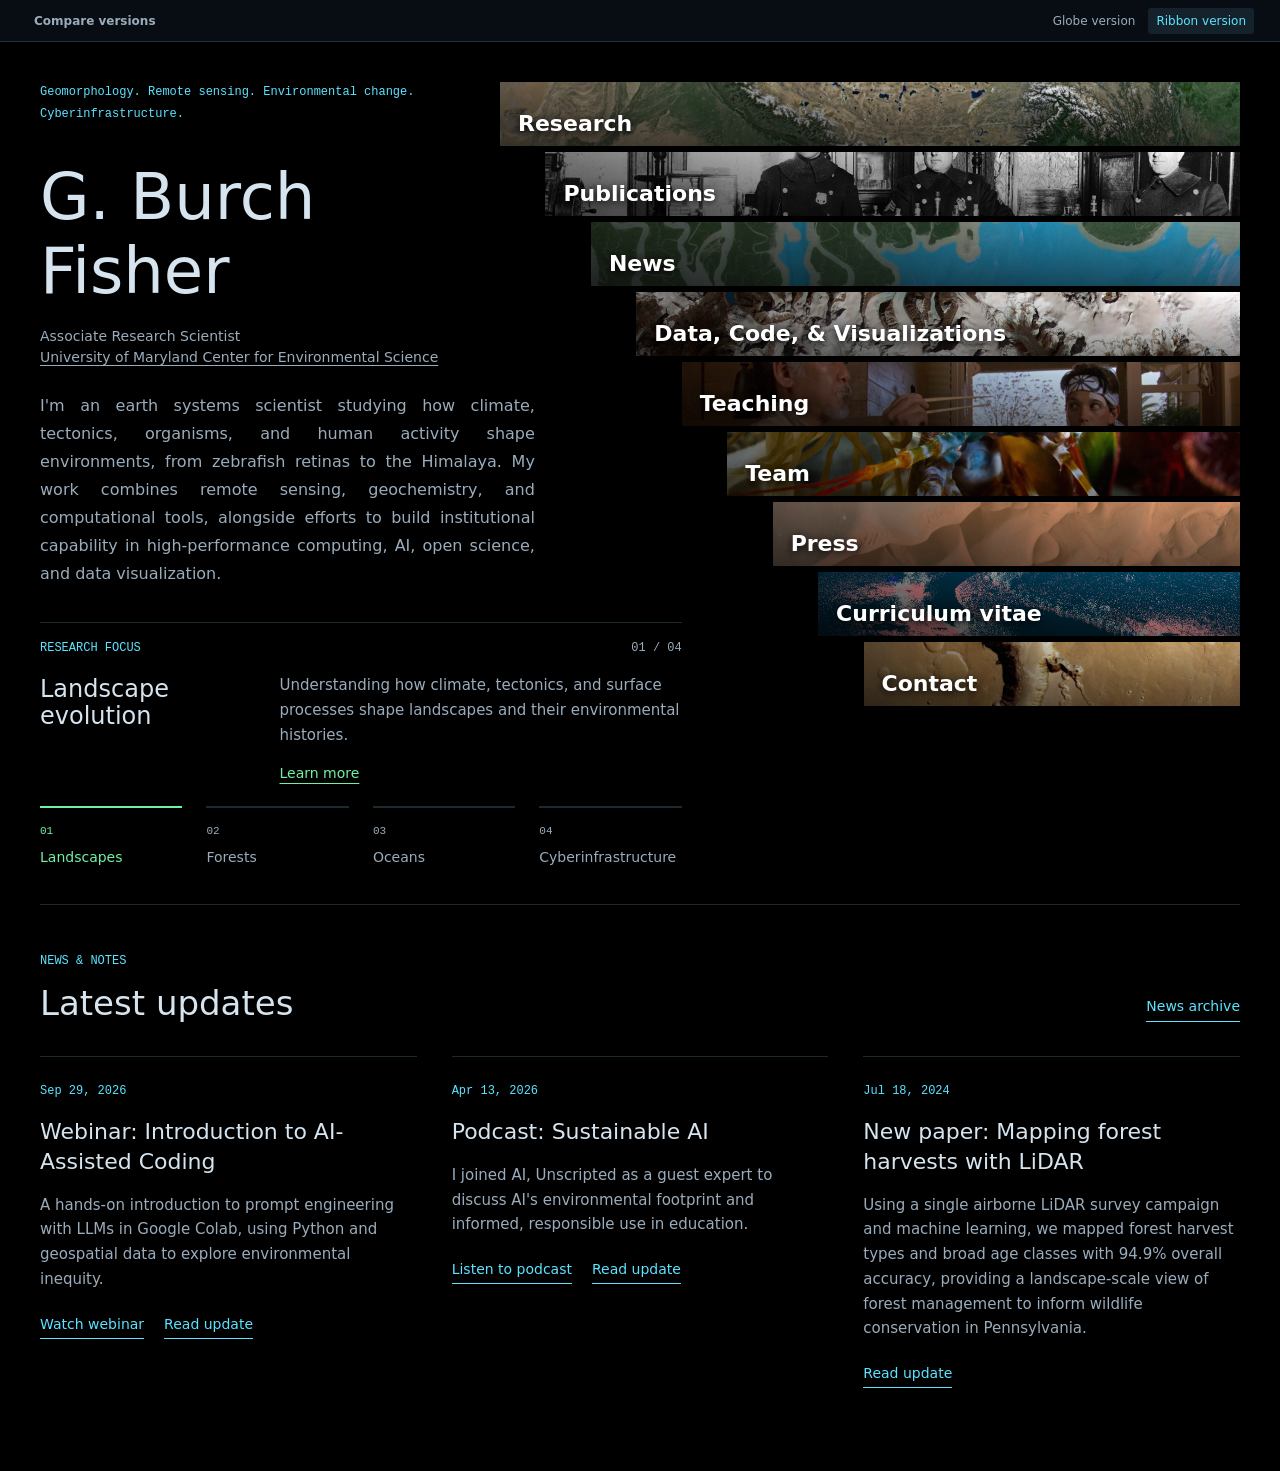
==== commit e0925ad5: "Refine homepage bio and research themes; add Fisher Team profile" ====
--- a/mockups/explorer-ribbons.html
+++ b/mockups/explorer-ribbons.html
@@ -4,9 +4,9 @@
   <div class="round-nav"><a href="index.html">Compare versions</a><nav aria-label="Explorer previews"><a href="explorer.html">Globe version</a><a aria-current="page" href="explorer-ribbons.html">Ribbon version</a></nav></div>
   <main class="earth-stage">
     <nav class="image-ribbons hero-ribbons" id="image-ribbons" aria-label="Main navigation"></nav>
-    <div class="explorer-title"><p class="profile-fields">Geomorphology. Remote sensing. Environmental change. Cyberinfrastructure.</p><h1>G. Burch Fisher</h1><div class="profile-affiliation"><p class="profile-role">Associate Research Scientist</p><p class="profile-institution">University of Maryland<br>Center for Environmental Science</p></div></div>
-    <div class="explorer-bottom"><div class="explorer-focus"><div class="explorer-project"><p class="explorer-caption">Research focus <span id="focus-number">01 / 04</span></p><h2 id="focus-title">Landscapes<br>through time.</h2><p id="focus-description">How climate and tectonics shape erosion in mountain landscapes.</p><a id="focus-article" href="#research/geomorphology">Read the research</a></div><div class="focus-tabs" role="group" aria-label="Research focus"><button data-focus="0" aria-pressed="true"><span>01</span>Landscapes</button><button data-focus="1" aria-pressed="false"><span>02</span>Forests</button><button data-focus="2" aria-pressed="false"><span>03</span>Oceans</button><button data-focus="3" aria-pressed="false"><span>04</span>Cyberinfrastructure</button></div></div></div>
+    <div class="explorer-title"><p class="profile-fields">Geomorphology. Remote sensing. Environmental change. Cyberinfrastructure.</p><h1>G. Burch Fisher</h1><div class="profile-affiliation"><p class="profile-role">Associate Research Scientist</p><p class="profile-institution"><a href="https://www.umces.edu/directory/g-burch-fisher/" target="_blank" rel="noopener">University of Maryland Center for Environmental Science</a></p></div><p class="profile-bio">I'm an earth systems scientist studying how climate, tectonics, organisms, and human activity shape environments, from zebrafish retinas to the Himalaya. My work combines remote sensing, geochemistry, and computational tools, alongside efforts to build institutional capability in high-performance computing, AI, open science, and data visualization.</p></div>
+    <div class="explorer-bottom"><div class="explorer-focus"><div class="explorer-project"><p class="explorer-caption">Research focus <span id="focus-number">01 / 04</span></p><h2 id="focus-title">Landscape<br>evolution</h2><p id="focus-description">Understanding how climate, tectonics, and surface processes shape landscapes and their environmental histories.</p><a id="focus-article" href="#research/geomorphology">Learn more</a></div><div class="focus-tabs" role="group" aria-label="Research focus"><button data-focus="0" aria-pressed="true"><span>01</span>Landscapes</button><button data-focus="1" aria-pressed="false"><span>02</span>Forests</button><button data-focus="2" aria-pressed="false"><span>03</span>Oceans</button><button data-focus="3" aria-pressed="false"><span>04</span>Cyberinfrastructure</button></div></div></div>
   </main>
   <section class="home-news" id="news" aria-labelledby="home-news-title"><div class="front-section-inner"><div class="front-section-heading"><div><p class="dialog-label">News & notes</p><h2 id="home-news-title">Latest updates</h2></div><button type="button" data-open="news">News archive</button></div><div class="front-news-list" id="front-news-list"></div></div></section>
-  <dialog id="explorer-dialog" aria-labelledby="dialog-title"><div class="panel-top"><span class="panel-brand">GBF / Research</span><form method="dialog"><button class="dialog-close" aria-label="Close panel" title="Close panel">&times;</button></form></div><nav class="panel-nav" aria-label="Research views"><button type="button" data-home>Home</button><button type="button" data-open="research" aria-pressed="false">Research</button><button type="button" data-open="papers" aria-pressed="false">Publications</button><button type="button" data-open="tools" aria-pressed="false">Data, Code, &amp; Visualizations</button><button type="button" data-open="news" aria-pressed="false">News</button><button type="button" data-open="team" aria-pressed="false">Team</button><button type="button" data-open="teaching" aria-pressed="false">Teaching</button><button type="button" data-open="contact" aria-pressed="false">Contact</button></nav><div id="dialog-content"></div><footer class="panel-footer"><span>G. Burch Fisher</span></footer></dialog>
+  <dialog id="explorer-dialog" aria-labelledby="dialog-title"><div class="panel-top"><span class="panel-brand">GBF / Research</span><form method="dialog"><button class="dialog-close" aria-label="Close panel" title="Close panel">&times;</button></form></div><nav class="panel-nav" aria-label="Research views"><button type="button" data-home>Home</button><button type="button" data-open="research" aria-pressed="false">Research</button><button type="button" data-open="papers" aria-pressed="false">Publications</button><button type="button" data-open="tools" aria-pressed="false">Data, Code, &amp; Viz</button><button type="button" data-open="news" aria-pressed="false">News</button><button type="button" data-open="team" aria-pressed="false">Team</button><button type="button" data-open="teaching" aria-pressed="false">Teaching</button><button type="button" data-open="contact" aria-pressed="false">Contact</button></nav><div id="dialog-content"></div><footer class="panel-footer"><span>G. Burch Fisher</span></footer></dialog>
 </body></html>
--- a/mockups/explorer.css
+++ b/mockups/explorer.css
@@ -8,6 +8,7 @@
   --green: #72f0a3;
   --amber: #ffc56b;
   --violet: #c5a3ff;
+  --page-gutter: 40px;
   color: var(--ink);
   font-family: Inter,ui-sans-serif,system-ui,-apple-system,BlinkMacSystemFont,'Segoe UI',sans-serif;
 }
@@ -133,10 +134,11 @@
 .panel-footer a { color: var(--muted); }
 .view-banner { margin: 0 0 29px; aspect-ratio: 3.3; overflow: hidden; }
 .view-banner img { width: 100%; height: 100%; object-fit: cover; }
-.home-news { border-top: 1px solid var(--line); }
+.home-news { border-top: 0; }
 .news-panorama { height: 260px; overflow: hidden; }
 .news-panorama img { width: 100%; height: 100%; object-fit: cover; object-position: center 50%; }
-.front-section-inner { max-width: 1440px; margin: auto; padding: 48px 40px 58px; }
+.front-section-inner { position: relative; max-width: 1440px; margin: auto; padding: 48px var(--page-gutter) 58px; }
+.home-news .front-section-inner::before { content: ''; position: absolute; top: 0; left: var(--page-gutter); right: var(--page-gutter); border-top: 1px solid var(--line); }
 .front-section-heading { display: flex; align-items: end; justify-content: space-between; gap: 25px; margin-bottom: 34px; }
 .front-section-heading h2 { font-size: 34px; font-weight: 400; margin-top: 14px; }
 .front-section-heading > button { color: var(--cyan); background: none; border: 0; border-bottom: 1px solid var(--cyan); padding: 4px 0; font-size: 14px; }
@@ -171,7 +173,8 @@
 .archive-section ul { padding-left: 20px; }
 .archive-section li { margin: 12px 0; line-height: 1.5; }
 .archive-section a { color: var(--cyan); overflow-wrap: anywhere; }
-.team-profile { display: grid; grid-template-columns: 170px minmax(0,1fr); gap: 26px; }
+.team-profile { display: grid; grid-template-columns: 170px minmax(0,1fr); gap: 26px; border-top: 0; }
+.dialog-label + .team-profile { border-top: 1px solid var(--line); }
 .team-profile img { display: block; width: 100%; height: auto; }
 .team-profile h3 { overflow-wrap: anywhere; line-height: 1.4; }
 .team-photo-placeholder { aspect-ratio: 3 / 4; display: grid; place-items: center; background: #101a22; border: 1px solid var(--line); color: var(--muted); font: 40px/1 'SFMono-Regular',Consolas,'Courier New',monospace; }
@@ -179,9 +182,9 @@
 .team-links { margin-top: 18px; gap: 12px 22px; }
 .team-projects-title { font-size: 13px; font-weight: 600; margin: 24px 0 12px; }
 .team-profile .team-projects { list-style: none; padding: 0; margin: 0; }
-.team-profile .team-projects li { font-size: 13px; margin: 0; padding: 9px 0; border-bottom: 1px solid var(--line); }
+.team-profile .team-projects li { font-size: 13px; margin: 0; padding: 9px 0; border-bottom: 0; }
 .team-profile .research-papers { padding: 0; }
-.team-profile .research-papers li { margin: 0; }
+.team-profile .research-papers li { margin: 0; border-bottom: 0; }
 .team-profile .research-papers a { color: var(--ink); }
 .team-profile .research-papers a:hover { color: var(--cyan); }
 @media (max-width: 720px) {
@@ -210,6 +213,7 @@
 .course-description { font-size: 16px; color: var(--muted); line-height: 1.8; max-width: 830px; }
 .teaching-footer { display: flex; justify-content: space-between; flex-wrap: wrap; gap: 24px; border-top: 1px solid var(--line); padding: 28px 40px; font-size: 13px; color: var(--muted); }
 @media(max-width:1100px) {
+  .explorer { --page-gutter: 28px; }
   .explorer-header nav { gap: 15px; flex-wrap: wrap; }
   .explorer-title h1 { font-size: 60px; }
   .explorer #explorer-dialog { width: min(760px,80vw); }
@@ -230,6 +234,7 @@
   .explorer .earth-image img { object-position: center; }
 }
 @media(max-width:720px) {
+  .explorer { --page-gutter: 20px; }
   .explorer-header { gap: 18px; }
   .explorer-header nav { gap: 19px; flex-wrap: wrap; }
   .explorer-header button,.explorer-header nav a { font-size: 12px; }
@@ -251,7 +256,7 @@
   .resource-meta { flex-wrap: wrap; gap: 6px 20px; }
   .contact-channel { grid-template-columns: 1fr; gap: 15px; }
   .panel-footer { flex-wrap: wrap; gap: 12px; }
-  .front-section-inner { padding: 35px 20px; }
+  .front-section-inner { padding: 35px var(--page-gutter); }
   .front-section-heading { flex-wrap: wrap; align-items: start; }
   .front-section-heading h2 { font-size: 30px; }
   .front-news-list { grid-template-columns: 1fr; gap: 5px; }
@@ -277,7 +282,8 @@
 .resource-filters button[data-resource-filter="data"][aria-pressed="true"] { color: var(--magenta); }
 .resource-filters button:focus-visible { outline: 2px solid var(--cyan); outline-offset: 4px; }
 .resource-count { color: var(--muted); font-size: 12px; margin: 0 0 24px; }
-.dialog-resource[hidden],.collaborative-resources[hidden] { display: none; }
+.dialog-resource[hidden] { display: none; }
+.resource-credit { color: var(--muted); font-size: 12px; line-height: 1.6; align-self: center; }
 .teaching-section-title { font-size: 20px; font-weight: 400; margin: 32px 0 16px; }
 .panel-course .resource-links { font-size: 14px; gap: 12px 22px; }
 .press-citation h3 { font-size: 22px; line-height: 1.4; font-weight: 400; margin: 16px 0 12px; }
--- a/mockups/explorer-ribbons.css
+++ b/mockups/explorer-ribbons.css
@@ -11,9 +11,12 @@
 .ribbon-explorer .explorer-title { margin: 0; }
 .ribbon-explorer .explorer-title > .profile-fields { color: var(--cyan); font: 12px/1.8 'SFMono-Regular',Consolas,'Courier New',monospace; margin-bottom: 36px; }
 .ribbon-explorer .explorer-title h1 { font-size: 64px; line-height: 1.15; font-weight: 500; }
-.profile-affiliation { margin-top: 26px; }
-.profile-role { color: var(--ink); font-size: 20px; line-height: 1.5; margin-bottom: 12px; }
-.profile-institution { color: var(--muted); font-size: 18px; line-height: 1.65; }
+.ribbon-explorer .explorer-title > .profile-bio { width: calc(100% + 2 * var(--ribbon-step) - 56px); color: var(--muted); font-family: inherit; font-size: 16px; font-weight: 400; line-height: 1.75; text-align: justify; hyphens: auto; margin: 24px 0 0; }
+.profile-affiliation { margin-top: 18px; }
+.profile-role { color: var(--muted); font-size: 14px; line-height: 1.5; margin-bottom: 0; }
+.profile-institution { color: var(--muted); font-size: 14px; line-height: 1.5; }
+.profile-institution a { color: inherit; text-decoration: underline; text-underline-offset: 3px; }
+.profile-institution a:hover { color: var(--cyan); }
 .ribbon-explorer .hero-ribbons { grid-area: ribbons; display: grid; gap: 6px; padding: 0; }
 .ribbon-explorer .image-ribbon { --ribbon-index: 0; height: 64px; margin-left: calc(var(--ribbon-index) * var(--ribbon-step) - var(--ribbon-overhang)); }
 .ribbon-explorer .image-ribbon:nth-child(2) { --ribbon-index: 1; }
@@ -37,21 +40,26 @@
   .ribbon-explorer .image-ribbon img,.ribbon-explorer .image-ribbon span { transition: none; }
   .ribbon-explorer .image-ribbon:hover img,.ribbon-explorer .image-ribbon:focus-visible img,.ribbon-explorer .image-ribbon:hover span,.ribbon-explorer .image-ribbon:focus-visible span { transform: none; }
 }
-.ribbon-explorer .explorer-project { grid-template-columns: 1fr 1.15fr; }
+.ribbon-explorer .explorer-project { grid-template-columns: minmax(0,.75fr) minmax(0,1.4fr); }
+.ribbon-explorer .explorer-project h2 { overflow-wrap: anywhere; hyphens: auto; }
 .ribbon-explorer .explorer-project a { grid-column: 2; }
 @media (max-width: 1100px) and (min-width: 801px) {
   .ribbon-explorer .earth-stage { grid-template-columns: minmax(300px,.85fr) minmax(0,1fr); gap: 30px; padding: 32px 28px; }
   .ribbon-explorer .explorer-title h1 { font-size: 52px; }
+  .ribbon-explorer .explorer-title > .profile-bio { width: calc(100% + var(--ribbon-step) - 24px); }
   .ribbon-explorer .explorer-bottom { width: calc(100% + 3 * var(--ribbon-step)); }
 }
 @media (max-width: 800px) {
+  .ribbon-explorer { --page-gutter: 28px; }
   .ribbon-explorer .earth-stage { grid-template-columns: minmax(0,1fr); grid-template-areas: 'title' 'ribbons' 'focus'; grid-template-rows: auto; gap: 30px; padding: 30px 28px; }
   .ribbon-explorer .explorer-title { margin: 0; }
+  .ribbon-explorer .explorer-title > .profile-bio { width: 100%; }
   .ribbon-explorer .image-ribbon { height: 72px; margin-left: 0; }
   .ribbon-explorer .explorer-bottom { width: 100%; }
-  .ribbon-explorer .explorer-project { grid-template-columns: 1fr 1.15fr; }
+  .ribbon-explorer .explorer-project { grid-template-columns: minmax(0,.75fr) minmax(0,1.4fr); }
 }
 @media (max-width: 480px) {
+  .ribbon-explorer { --page-gutter: 20px; }
   .ribbon-explorer .earth-stage { padding: 26px 20px; }
   .ribbon-explorer .explorer-title h1 { font-size: 44px; }
   .ribbon-explorer .explorer-project { grid-template-columns: minmax(0,1fr); }
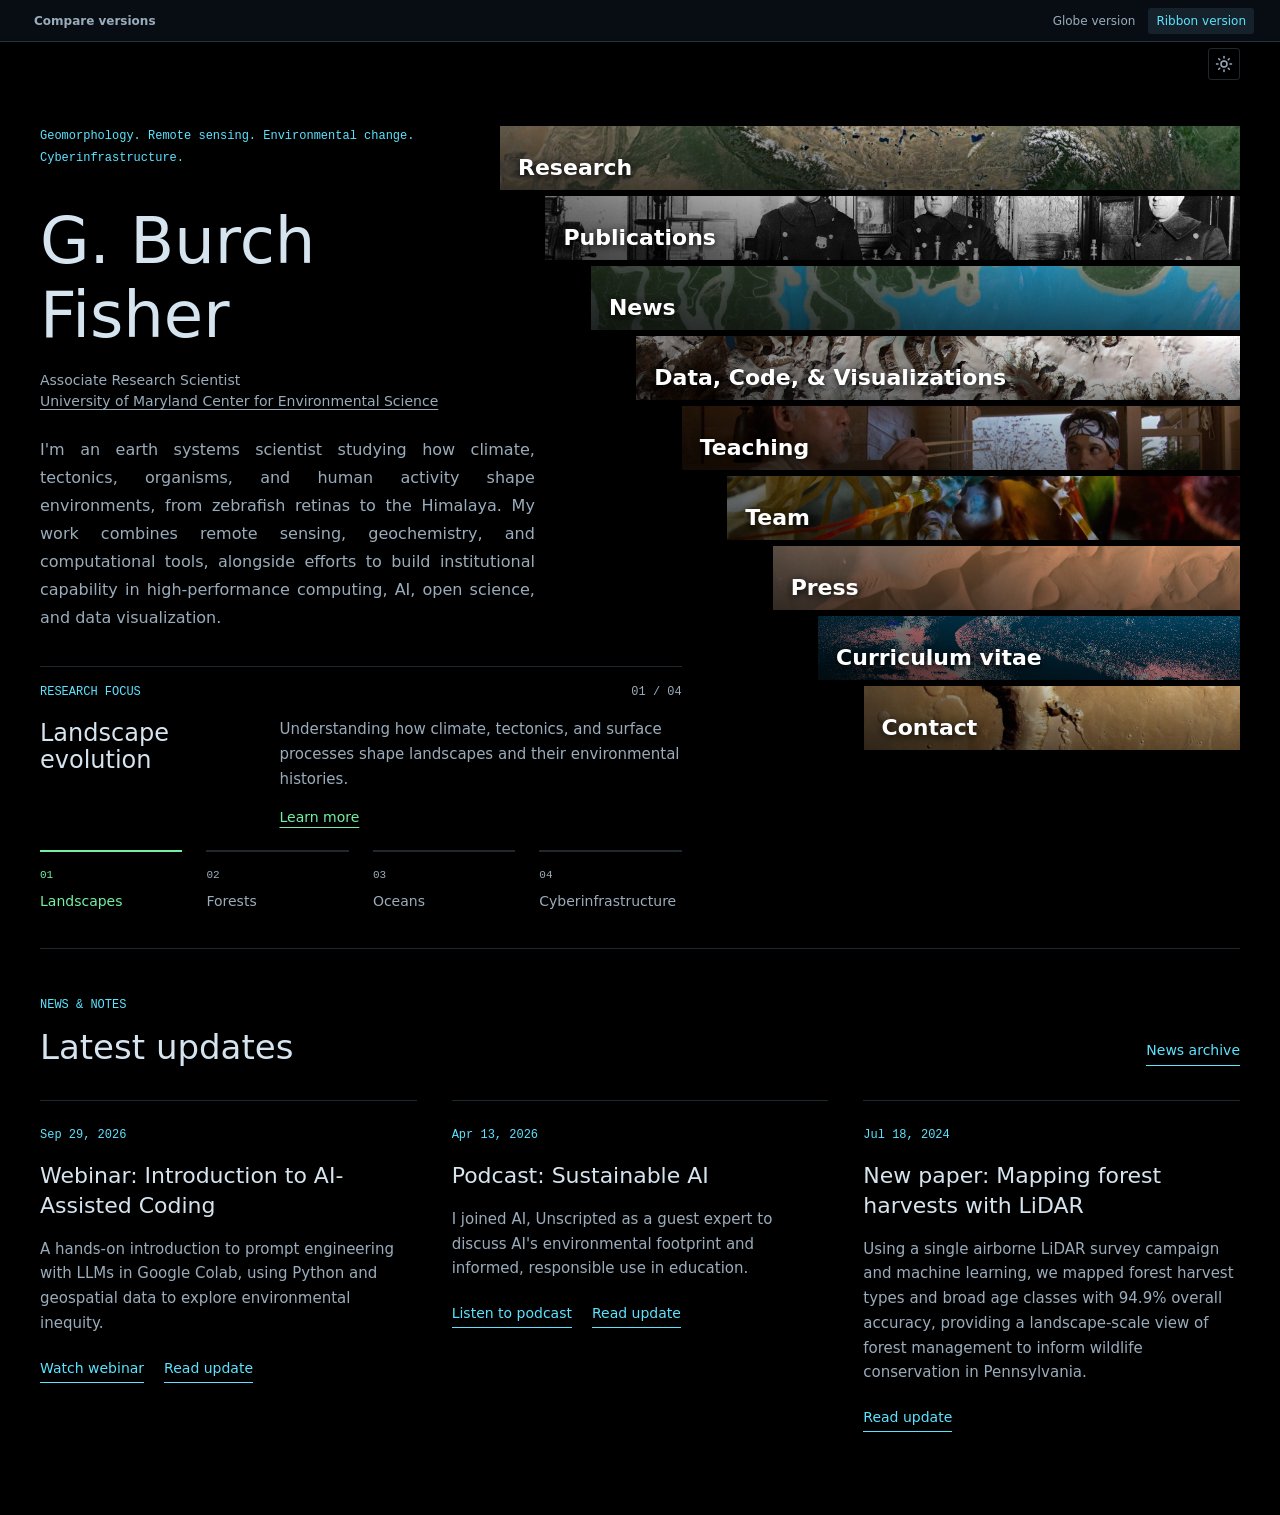
==== commit 8aa0d591: "Add persistent light and dark themes to both website designs" ====
--- a/mockups/explorer-ribbons.html
+++ b/mockups/explorer-ribbons.html
@@ -1,12 +1,13 @@
 <!doctype html>
-<html lang="en"><head><meta charset="utf-8"><meta name="viewport" content="width=device-width,initial-scale=1"><title>G. Burch Fisher | Ribbon Explorer</title><link rel="icon" href="assets/favicon.svg"><link rel="stylesheet" href="experiments.css"><link rel="stylesheet" href="explorer.css"><link rel="stylesheet" href="explorer-ribbons.css"><script src="publications.js" defer></script><script src="site-content.js" defer></script><script src="explorer-ribbons.js" defer></script></head>
+<html lang="en"><head><meta charset="utf-8"><meta name="viewport" content="width=device-width,initial-scale=1"><script src="theme.js"></script><title>G. Burch Fisher | Ribbon Explorer</title><link rel="icon" href="assets/favicon.svg"><link rel="stylesheet" href="experiments.css"><link rel="stylesheet" href="explorer.css"><link rel="stylesheet" href="explorer-ribbons.css"><script src="publications.js" defer></script><script src="site-content.js" defer></script><script src="explorer-ribbons.js" defer></script></head>
 <body class="explorer ribbon-explorer" data-design="explorer">
   <div class="round-nav"><a href="index.html">Compare versions</a><nav aria-label="Explorer previews"><a href="explorer.html">Globe version</a><a aria-current="page" href="explorer-ribbons.html">Ribbon version</a></nav></div>
+  <div class="theme-toolbar"><button type="button" class="theme-toggle" data-theme-toggle aria-label="Switch to light mode" title="Switch to light mode" aria-pressed="false"><span class="theme-icon" aria-hidden="true"><svg class="theme-sun" aria-hidden="true" xmlns="http://www.w3.org/2000/svg" width="24" height="24" viewBox="0 0 24 24" fill="none" stroke="currentColor" stroke-width="2" stroke-linecap="round" stroke-linejoin="round" > <circle cx="12" cy="12" r="4" /> <path d="M12 2v2" /> <path d="M12 20v2" /> <path d="m4.93 4.93 1.41 1.41" /> <path d="m17.66 17.66 1.41 1.41" /> <path d="M2 12h2" /> <path d="M20 12h2" /> <path d="m6.34 17.66-1.41 1.41" /> <path d="m19.07 4.93-1.41 1.41" /> </svg><svg class="theme-moon" aria-hidden="true" xmlns="http://www.w3.org/2000/svg" width="24" height="24" viewBox="0 0 24 24" fill="none" stroke="currentColor" stroke-width="2" stroke-linecap="round" stroke-linejoin="round" > <path d="M20.985 12.486a9 9 0 1 1-9.473-9.472c.405-.022.617.46.402.803a6 6 0 0 0 8.268 8.268c.344-.215.825-.004.803.401" /> </svg></span></button></div>
   <main class="earth-stage">
     <nav class="image-ribbons hero-ribbons" id="image-ribbons" aria-label="Main navigation"></nav>
     <div class="explorer-title"><p class="profile-fields">Geomorphology. Remote sensing. Environmental change. Cyberinfrastructure.</p><h1>G. Burch Fisher</h1><div class="profile-affiliation"><p class="profile-role">Associate Research Scientist</p><p class="profile-institution"><a href="https://www.umces.edu/directory/g-burch-fisher/" target="_blank" rel="noopener">University of Maryland Center for Environmental Science</a></p></div><p class="profile-bio">I'm an earth systems scientist studying how climate, tectonics, organisms, and human activity shape environments, from zebrafish retinas to the Himalaya. My work combines remote sensing, geochemistry, and computational tools, alongside efforts to build institutional capability in high-performance computing, AI, open science, and data visualization.</p></div>
     <div class="explorer-bottom"><div class="explorer-focus"><div class="explorer-project"><p class="explorer-caption">Research focus <span id="focus-number">01 / 04</span></p><h2 id="focus-title">Landscape<br>evolution</h2><p id="focus-description">Understanding how climate, tectonics, and surface processes shape landscapes and their environmental histories.</p><a id="focus-article" href="#research/geomorphology">Learn more</a></div><div class="focus-tabs" role="group" aria-label="Research focus"><button data-focus="0" aria-pressed="true"><span>01</span>Landscapes</button><button data-focus="1" aria-pressed="false"><span>02</span>Forests</button><button data-focus="2" aria-pressed="false"><span>03</span>Oceans</button><button data-focus="3" aria-pressed="false"><span>04</span>Cyberinfrastructure</button></div></div></div>
   </main>
   <section class="home-news" id="news" aria-labelledby="home-news-title"><div class="front-section-inner"><div class="front-section-heading"><div><p class="dialog-label">News & notes</p><h2 id="home-news-title">Latest updates</h2></div><button type="button" data-open="news">News archive</button></div><div class="front-news-list" id="front-news-list"></div></div></section>
-  <dialog id="explorer-dialog" aria-labelledby="dialog-title"><div class="panel-top"><span class="panel-brand">GBF / Research</span><form method="dialog"><button class="dialog-close" aria-label="Close panel" title="Close panel">&times;</button></form></div><nav class="panel-nav" aria-label="Research views"><button type="button" data-home>Home</button><button type="button" data-open="research" aria-pressed="false">Research</button><button type="button" data-open="papers" aria-pressed="false">Publications</button><button type="button" data-open="tools" aria-pressed="false">Data, Code, &amp; Viz</button><button type="button" data-open="news" aria-pressed="false">News</button><button type="button" data-open="team" aria-pressed="false">Team</button><button type="button" data-open="teaching" aria-pressed="false">Teaching</button><button type="button" data-open="contact" aria-pressed="false">Contact</button></nav><div id="dialog-content"></div><footer class="panel-footer"><span>G. Burch Fisher</span></footer></dialog>
+  <dialog id="explorer-dialog" aria-labelledby="dialog-title"><div class="panel-top"><span class="panel-brand">GBF / Research</span><div class="panel-actions"><button type="button" class="theme-toggle" data-theme-toggle aria-label="Switch to light mode" title="Switch to light mode" aria-pressed="false"><span class="theme-icon" aria-hidden="true"><svg class="theme-sun" aria-hidden="true" xmlns="http://www.w3.org/2000/svg" width="24" height="24" viewBox="0 0 24 24" fill="none" stroke="currentColor" stroke-width="2" stroke-linecap="round" stroke-linejoin="round" > <circle cx="12" cy="12" r="4" /> <path d="M12 2v2" /> <path d="M12 20v2" /> <path d="m4.93 4.93 1.41 1.41" /> <path d="m17.66 17.66 1.41 1.41" /> <path d="M2 12h2" /> <path d="M20 12h2" /> <path d="m6.34 17.66-1.41 1.41" /> <path d="m19.07 4.93-1.41 1.41" /> </svg><svg class="theme-moon" aria-hidden="true" xmlns="http://www.w3.org/2000/svg" width="24" height="24" viewBox="0 0 24 24" fill="none" stroke="currentColor" stroke-width="2" stroke-linecap="round" stroke-linejoin="round" > <path d="M20.985 12.486a9 9 0 1 1-9.473-9.472c.405-.022.617.46.402.803a6 6 0 0 0 8.268 8.268c.344-.215.825-.004.803.401" /> </svg></span></button><form method="dialog"><button class="dialog-close" aria-label="Close panel" title="Close panel">&times;</button></form></div></div><nav class="panel-nav" aria-label="Research views"><button type="button" data-home>Home</button><button type="button" data-open="research" aria-pressed="false">Research</button><button type="button" data-open="papers" aria-pressed="false">Publications</button><button type="button" data-open="tools" aria-pressed="false">Data, Code, &amp; Viz</button><button type="button" data-open="news" aria-pressed="false">News</button><button type="button" data-open="team" aria-pressed="false">Team</button><button type="button" data-open="teaching" aria-pressed="false">Teaching</button><button type="button" data-open="contact" aria-pressed="false">Contact</button></nav><div id="dialog-content"></div><footer class="panel-footer"><span>G. Burch Fisher</span></footer></dialog>
 </body></html>
--- a/mockups/explorer.css
+++ b/mockups/explorer.css
@@ -9,12 +9,45 @@
   --amber: #ffc56b;
   --violet: #c5a3ff;
   --page-gutter: 40px;
+  --page-bg: #000;
+  --surface: #080d13;
+  --active-bg: #16222b;
+  --input-bg: #060b11;
+  --placeholder-bg: #101a22;
+  --theme-scheme: dark;
+  background: var(--page-bg);
   color: var(--ink);
   font-family: Inter,ui-sans-serif,system-ui,-apple-system,BlinkMacSystemFont,'Segoe UI',sans-serif;
 }
 .explorer a:focus-visible,.explorer button:focus-visible,.explorer input:focus-visible,.explorer select:focus-visible { outline-color: var(--cyan); }
-.explorer .round-nav { background: #080d13; color: var(--muted); border-bottom: 1px solid var(--line); }
-.explorer .round-nav [aria-current] { background: #16222b; color: var(--cyan); }
+.explorer .round-nav { background: var(--surface); color: var(--muted); border-bottom: 1px solid var(--line); }
+.explorer .round-nav [aria-current] { background: var(--active-bg); color: var(--cyan); }
+.theme-toolbar { display: flex; justify-content: flex-end; align-items: center; max-width: 1440px; height: 44px; margin: 0 auto; padding: 0 var(--page-gutter); }
+.theme-toggle { display: grid; place-items: center; width: 32px; height: 32px; padding: 0; border: 1px solid var(--line); border-radius: 3px; background: transparent; color: var(--muted); }
+.theme-toggle:hover { color: var(--cyan); background: var(--active-bg); }
+.theme-icon,.theme-icon svg { display: block; width: 18px; height: 18px; }
+.theme-icon .theme-moon { display: none; }
+html[data-theme="light"] .theme-icon .theme-sun { display: none; }
+html[data-theme="light"] .theme-icon .theme-moon { display: block; }
+.panel-actions { display: flex; align-items: center; gap: 12px; }
+html[data-theme="light"] .explorer {
+  --ink: #19282f;
+  --muted: #52616a;
+  --line: rgba(50,77,92,.22);
+  --panel: rgba(255,255,255,.97);
+  --cyan: #006c85;
+  --magenta: #ad285b;
+  --green: #177345;
+  --amber: #916000;
+  --violet: #7350a1;
+  --page-bg: #fff;
+  --surface: #f5f7f8;
+  --active-bg: #e8f0f3;
+  --input-bg: #fff;
+  --placeholder-bg: #edf2f4;
+  --theme-scheme: light;
+}
+html[data-theme="light"] .explorer .earth-image img { object-position: center; mask-image: radial-gradient(circle closest-side,#000 87%,transparent 90%); }
 .explorer-wordmark { color: var(--cyan); font-size: 23px; font-weight: 600; }
 .explorer-wordmark span { color: var(--muted); font-size: 13px; font-weight: 400; }
 .explorer-header nav { gap: 24px; }
@@ -62,13 +95,13 @@
 .focus-tabs button[data-focus="2"][aria-pressed="true"] { color: var(--magenta); border-color: var(--magenta); }
 .focus-tabs button[data-focus="3"][aria-pressed="true"] { color: var(--amber); border-color: var(--amber); }
 .earth-credit { color: var(--muted); font-size: 11px; }
-.explorer-below { background: #080d13; border-color: var(--line); }
+.explorer-below { background: var(--surface); border-color: var(--line); }
 .explorer-below span { font-family: 'SFMono-Regular',Consolas,'Courier New',monospace; font-size: 17px; color: var(--ink); }
 .explorer-below p { color: var(--muted); font-size: 14px; }
 .explorer-below button { color: var(--cyan); border-color: var(--cyan); }
 
 /* The content views retain the scene's palette and instrument-like labels. */
-.explorer #explorer-dialog { width: min(760px,65vw); padding: 0 38px 24px; background: var(--panel); color: var(--ink); border-left: 1px solid var(--line); backdrop-filter: blur(14px); color-scheme: dark; }
+.explorer #explorer-dialog { width: min(760px,65vw); padding: 0 38px 24px; background: var(--panel); color: var(--ink); border-left: 1px solid var(--line); backdrop-filter: blur(14px); color-scheme: var(--theme-scheme); }
 .explorer #explorer-dialog::backdrop { background: #0006; }
 .panel-top { display: flex; align-items: center; justify-content: space-between; padding: 23px 0 15px; }
 .panel-brand { color: var(--cyan); font: 13px/1.5 'SFMono-Regular',Consolas,'Courier New',monospace; text-transform: uppercase; }
@@ -96,8 +129,8 @@
 .research-tools { margin-left: 24px; }
 .panel-search { display: grid; grid-template-columns: minmax(0,1fr) 160px; gap: 18px; padding: 22px 0; border-block: 1px solid var(--line); }
 .panel-search label { color: var(--muted); font: 12px/1.5 'SFMono-Regular',Consolas,'Courier New',monospace; }
-.panel-search input,.panel-search select { display: block; margin-top: 9px; height: 43px; width: 100%; padding: 10px 12px; background: #060b11; border: 1px solid var(--line); border-radius: 3px; color: var(--ink); font: 14px/1.5 Inter,ui-sans-serif,system-ui,sans-serif; }
-.panel-search input::placeholder { color: #8295a4; }
+.panel-search input,.panel-search select { display: block; margin-top: 9px; height: 43px; width: 100%; padding: 10px 12px; background: var(--input-bg); border: 1px solid var(--line); border-radius: 3px; color: var(--ink); font: 14px/1.5 Inter,ui-sans-serif,system-ui,sans-serif; }
+.panel-search input::placeholder { color: var(--muted); }
 .panel-results { display: flex; align-items: center; justify-content: space-between; gap: 20px; padding: 20px 0; font-size: 12px; color: var(--muted); }
 .panel-results a { color: var(--cyan); }
 .explorer .dialog-paper { padding: 25px 0; border-color: var(--line); }
@@ -176,8 +209,10 @@
 .team-profile { display: grid; grid-template-columns: 170px minmax(0,1fr); gap: 26px; border-top: 0; }
 .dialog-label + .team-profile { border-top: 1px solid var(--line); }
 .team-profile img { display: block; width: 100%; height: auto; }
+.team-profile figure:has(img[src$="stephen-conklin.jpg"]) { position: relative; aspect-ratio: 4 / 5; overflow: hidden; }
+.team-profile img[src$="stephen-conklin.jpg"] { position: absolute; top: 0; left: 0; width: 240%; max-width: none; transform: translate(-22%,-26%); }
 .team-profile h3 { overflow-wrap: anywhere; line-height: 1.4; }
-.team-photo-placeholder { aspect-ratio: 3 / 4; display: grid; place-items: center; background: #101a22; border: 1px solid var(--line); color: var(--muted); font: 40px/1 'SFMono-Regular',Consolas,'Courier New',monospace; }
+.team-photo-placeholder { aspect-ratio: 3 / 4; display: grid; place-items: center; background: var(--placeholder-bg); border: 1px solid var(--line); color: var(--muted); font: 40px/1 'SFMono-Regular',Consolas,'Courier New',monospace; }
 .team-profile .team-role { color: var(--cyan); font: 12px/1.6 'SFMono-Regular',Consolas,'Courier New',monospace; margin: 0 0 14px; }
 .team-links { margin-top: 18px; gap: 12px 22px; }
 .team-projects-title { font-size: 13px; font-weight: 600; margin: 24px 0 12px; }
@@ -276,7 +311,7 @@
 @media(max-width:360px) { .explorer-header nav,.panel-nav { gap: 13px; } .explorer-header button,.explorer-header nav a,.panel-nav button,.panel-nav a { font-size: 11px; } .explorer-title h1 { font-size: 43px; } }
 .resource-filters { display: flex; flex-wrap: wrap; gap: 8px 22px; border-bottom: 1px solid var(--line); margin: 24px 0 12px; }
 .resource-filters button { background: transparent; border: 0; border-bottom: 2px solid transparent; color: var(--muted); font: inherit; font-size: 14px; padding: 10px 0; cursor: pointer; }
-.resource-filters button:hover,.resource-filters button[aria-pressed="true"] { color: var(--text); border-bottom-color: currentColor; }
+.resource-filters button:hover,.resource-filters button[aria-pressed="true"] { color: var(--ink); border-bottom-color: currentColor; }
 .resource-filters button[data-resource-filter="code"][aria-pressed="true"] { color: var(--green); }
 .resource-filters button[data-resource-filter="viz"][aria-pressed="true"] { color: var(--cyan); }
 .resource-filters button[data-resource-filter="data"][aria-pressed="true"] { color: var(--magenta); }
